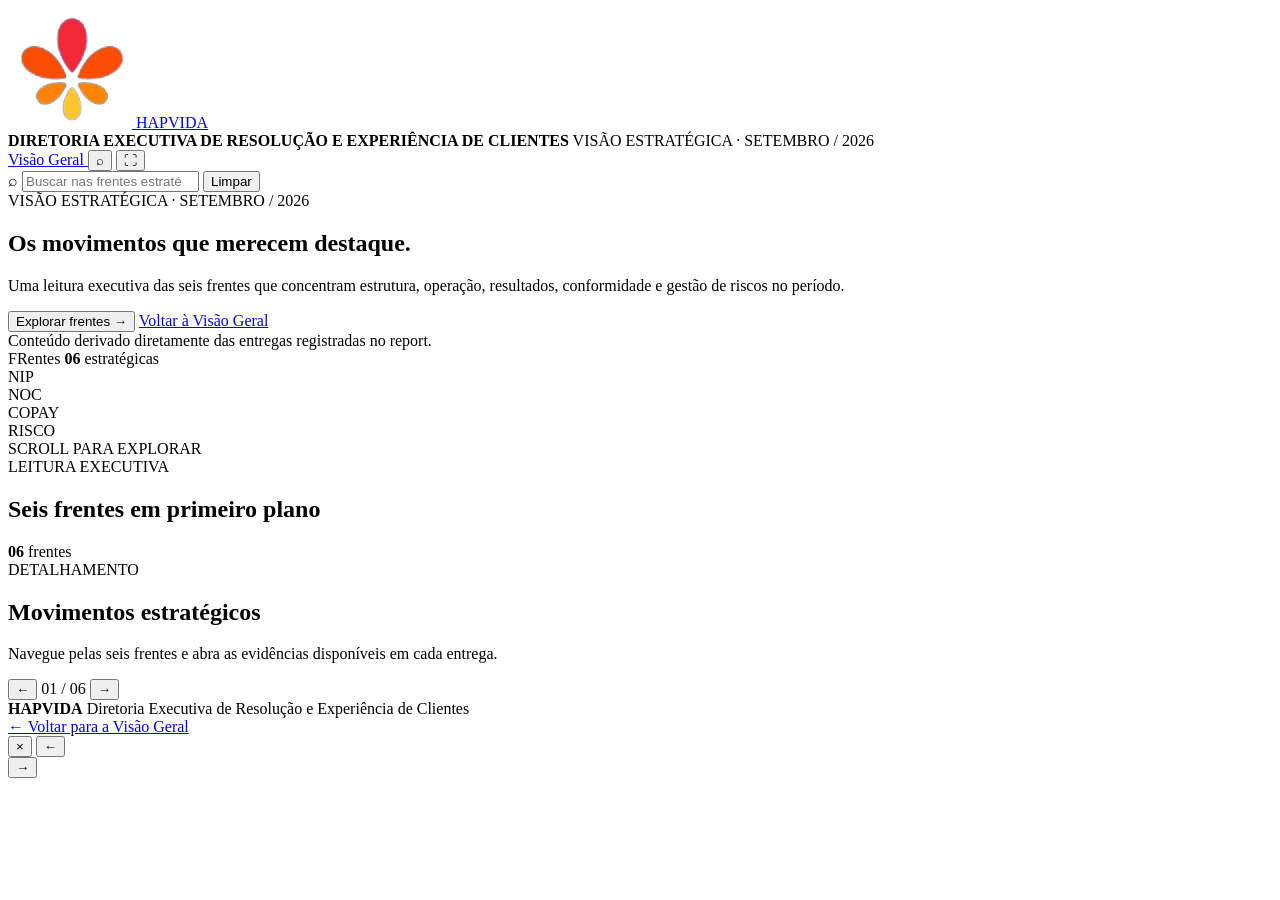
==== visao-estrategica.html @ c52b2ca9 "Add files via upload" ====
<!doctype html>
<html lang="pt-BR">
<head>
  <meta charset="utf-8">
  <meta name="viewport" content="width=device-width, initial-scale=1">
  <meta name="theme-color" content="#102D8A">
  <meta name="description" content="Visão Estratégica — Diretoria Executiva de Resolução e Experiência de Clientes · Setembro 2026">

  <title>Visão Estratégica · Diretoria · Setembro 2026</title>

  <link rel="icon" type="image/png" href="assets/images/hapvida-flor.png">
  <link rel="apple-touch-icon" href="assets/images/hapvida-flor.png">

  <link rel="stylesheet" href="assets/css/visao-estrategica.css">
</head>

<body>

  <header class="topbar">
    <div class="topbar-inner">

      <a class="brand" href="index.html" aria-label="Voltar para a Visão Geral">
        <span class="brand-mark">
          <img src="assets/images/hapvida-flor.png" alt="">
        </span>
        <span class="brand-name">HAPVIDA</span>
      </a>

      <div class="top-title">
        <strong>DIRETORIA EXECUTIVA DE RESOLUÇÃO E EXPERIÊNCIA DE CLIENTES</strong>
        <span>VISÃO ESTRATÉGICA · SETEMBRO / 2026</span>
      </div>

      <nav class="top-actions" aria-label="Navegação">
        <a class="nav-pill" href="index.html">
          <span>Visão Geral</span>
        </a>
        <button class="icon-btn" id="searchBtn" type="button" aria-label="Pesquisar">
          <span>⌕</span>
        </button>
        <button class="icon-btn" id="fullscreenBtn" type="button" aria-label="Tela cheia">
          <span>⛶</span>
        </button>
      </nav>

    </div>

    <div class="search-panel" id="searchPanel">
      <div class="search-inner">
        <span class="search-symbol">⌕</span>
        <input
          id="searchInput"
          type="search"
          autocomplete="off"
          placeholder="Buscar nas frentes estratégicas..."
          aria-label="Buscar nas frentes estratégicas"
        >
        <button id="clearSearch" type="button">Limpar</button>
      </div>
    </div>
  </header>

  <main>

    <section class="hero" id="home">

      <div class="hero-grid">

        <div class="hero-copy">

          <div class="eyebrow">
            <span class="pulse"></span>
            VISÃO ESTRATÉGICA · SETEMBRO / 2026
          </div>

          <h1>
            Os movimentos que
            <span>merecem destaque.</span>
          </h1>

          <p class="hero-text">
            Uma leitura executiva das seis frentes que concentram
            estrutura, operação, resultados, conformidade e gestão de riscos
            no período.
          </p>

          <div class="hero-actions">
            <button class="primary-btn" id="startBtn" type="button">
              Explorar frentes
              <span>→</span>
            </button>

            <a class="secondary-btn" href="index.html">
              Voltar à Visão Geral
            </a>
          </div>

          <div class="hero-note">
            <span class="note-dot"></span>
            Conteúdo derivado diretamente das entregas registradas no report.
          </div>

        </div>

        <div class="hero-orbit" aria-hidden="true">

          <div class="orbit orbit-1"></div>
          <div class="orbit orbit-2"></div>
          <div class="orbit orbit-3"></div>

          <div class="hero-core">
            <span class="core-label">FRentes</span>
            <strong>06</strong>
            <span class="core-caption">estratégicas</span>
          </div>

          <div class="orbit-chip chip-1">NIP</div>
          <div class="orbit-chip chip-2">NOC</div>
          <div class="orbit-chip chip-3">COPAY</div>
          <div class="orbit-chip chip-4">RISCO</div>

        </div>

      </div>

      <div class="hero-scroll">
        <span>SCROLL PARA EXPLORAR</span>
        <i></i>
      </div>

    </section>

    <section class="snapshot section-shell" id="snapshot">

      <div class="section-heading">
        <div>
          <span class="eyebrow">LEITURA EXECUTIVA</span>
          <h2>Seis frentes em primeiro plano</h2>
        </div>

        <div class="section-counter">
          <strong>06</strong>
          <span>frentes</span>
        </div>
      </div>

      <div class="strategy-grid" id="strategyGrid"></div>

    </section>

    <section class="topics-section section-shell" id="topics">

      <div class="topics-header">

        <div>
          <span class="eyebrow">DETALHAMENTO</span>
          <h2>Movimentos estratégicos</h2>
          <p>
            Navegue pelas seis frentes e abra as evidências disponíveis em cada entrega.
          </p>
        </div>

        <div class="topic-navigation">
          <button id="prevBtn" type="button" aria-label="Anterior">←</button>
          <span id="topicIndex">01 / 06</span>
          <button id="nextBtn" type="button" aria-label="Próximo">→</button>
        </div>

      </div>

      <div class="topic-list" id="topicList"></div>

    </section>

  </main>

  <footer class="footer">
    <div>
      <strong>HAPVIDA</strong>
      <span>Diretoria Executiva de Resolução e Experiência de Clientes</span>
    </div>

    <a href="index.html">← Voltar para a Visão Geral</a>
  </footer>

  <div class="lightbox" id="lightbox" aria-hidden="true">

    <div class="lightbox-backdrop"></div>

    <button class="lightbox-close" id="lightboxClose" type="button" aria-label="Fechar">
      ×
    </button>

    <button class="lightbox-nav lightbox-prev" id="lightPrev" type="button" aria-label="Anterior">
      ←
    </button>

    <div class="lightbox-content-wrap">
      <div class="lightbox-content" id="lightboxContent"></div>
      <div class="lightbox-caption" id="lightboxCaption"></div>
    </div>

    <button class="lightbox-nav lightbox-next" id="lightNext" type="button" aria-label="Próximo">
      →
    </button>

  </div>

  <script src="assets/js/visao-estrategica.js"></script>
</body>
</html>
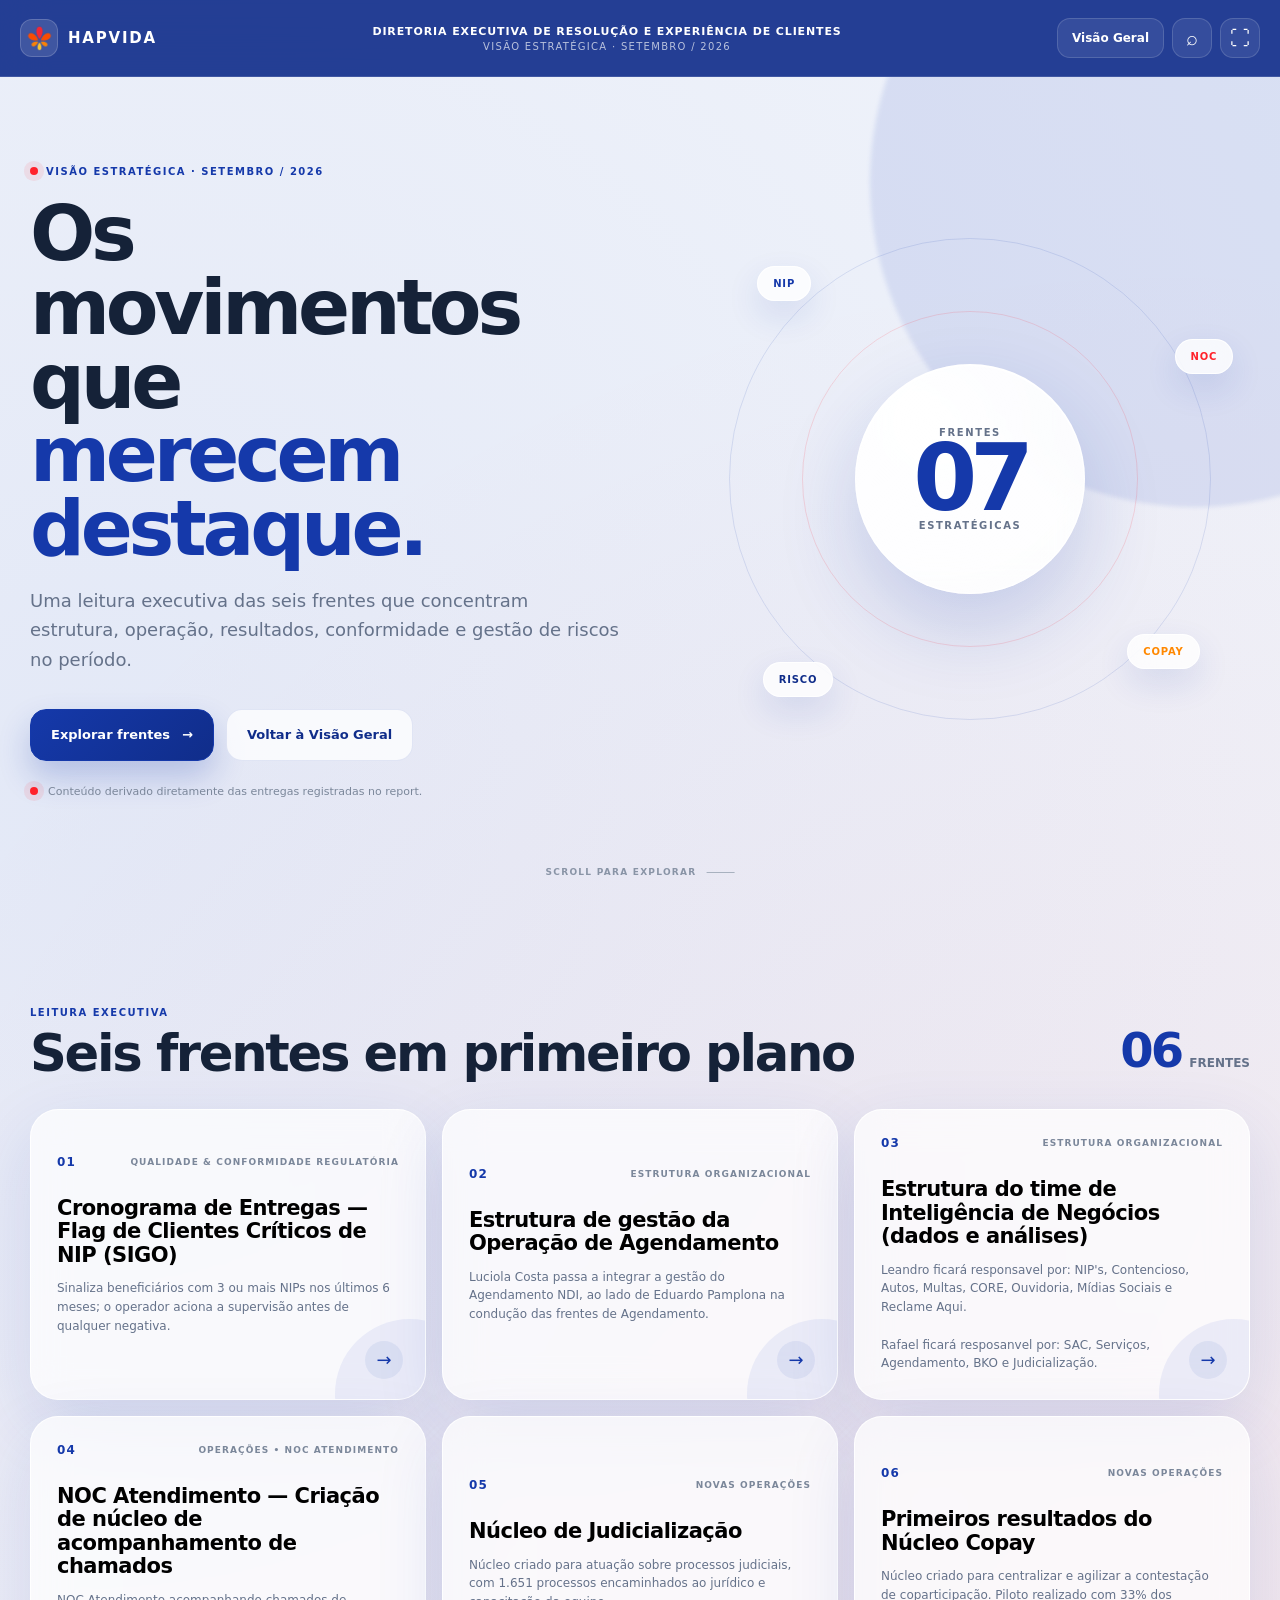
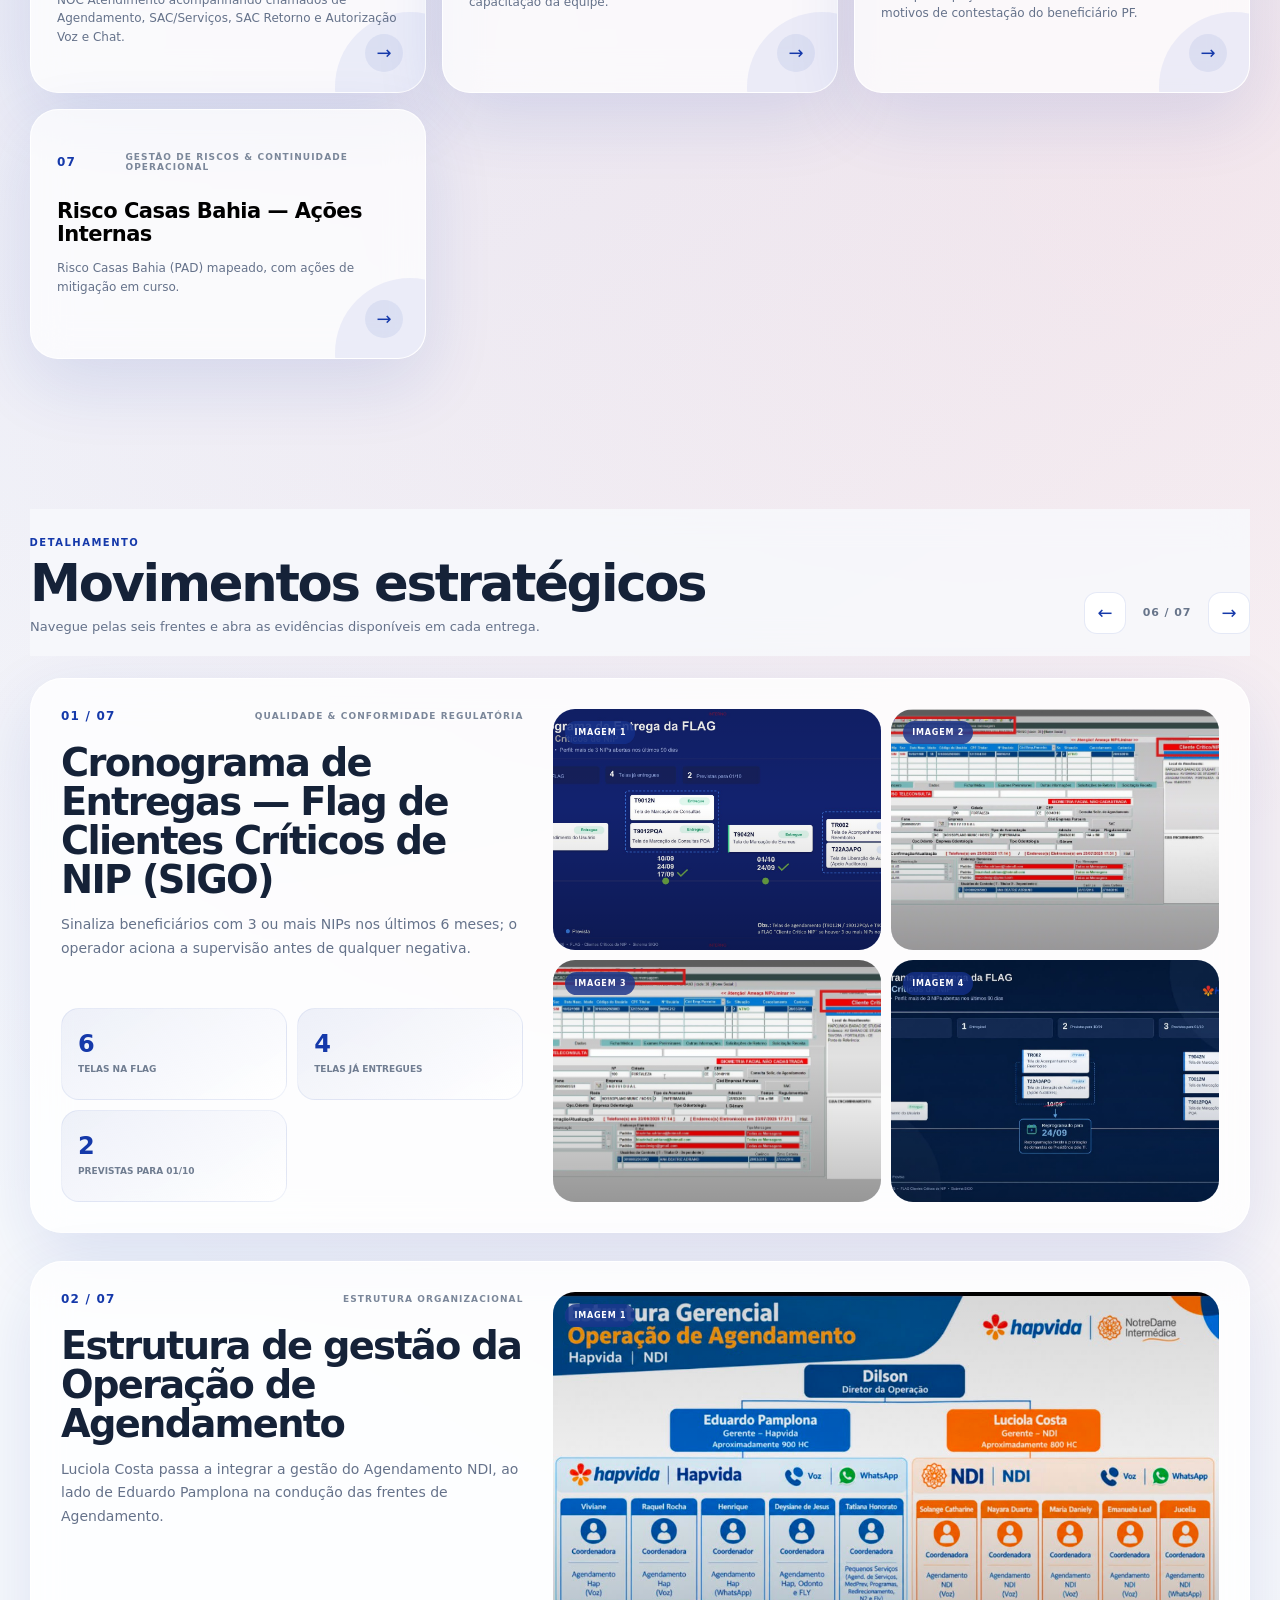
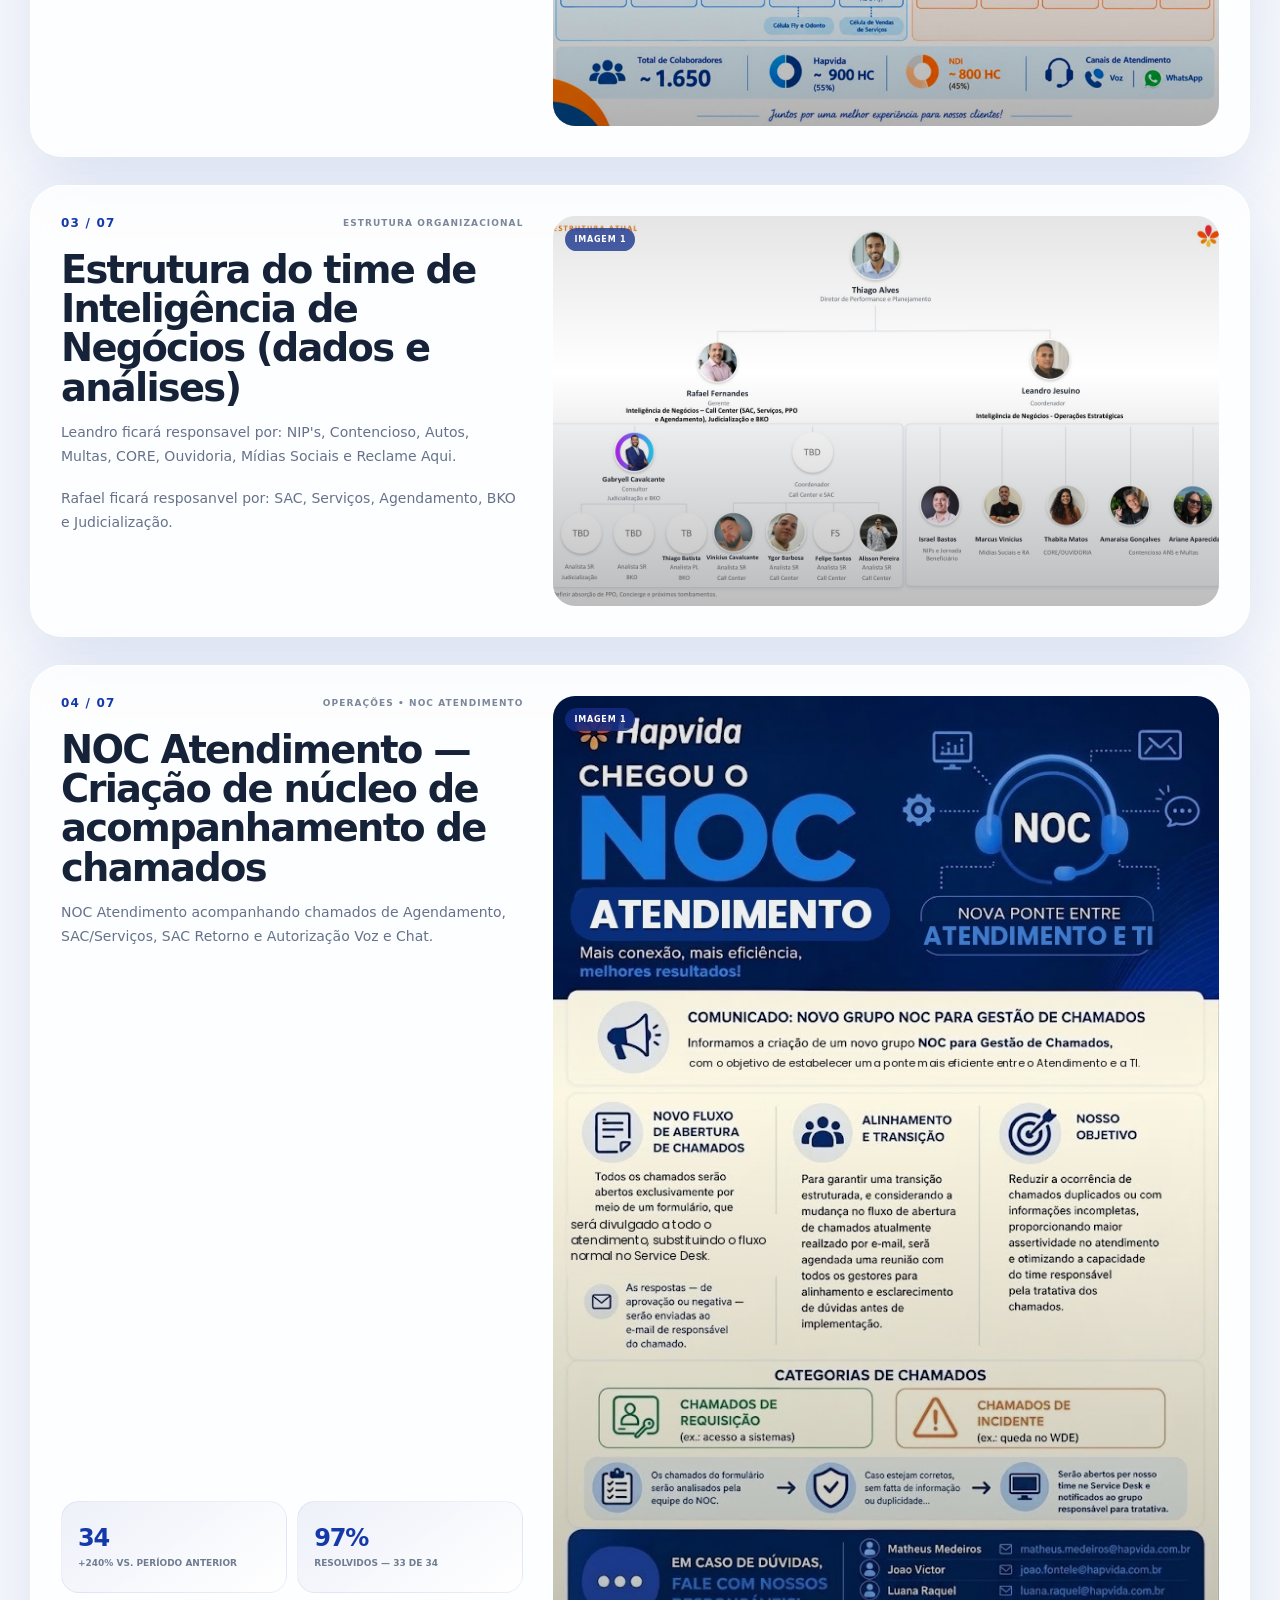
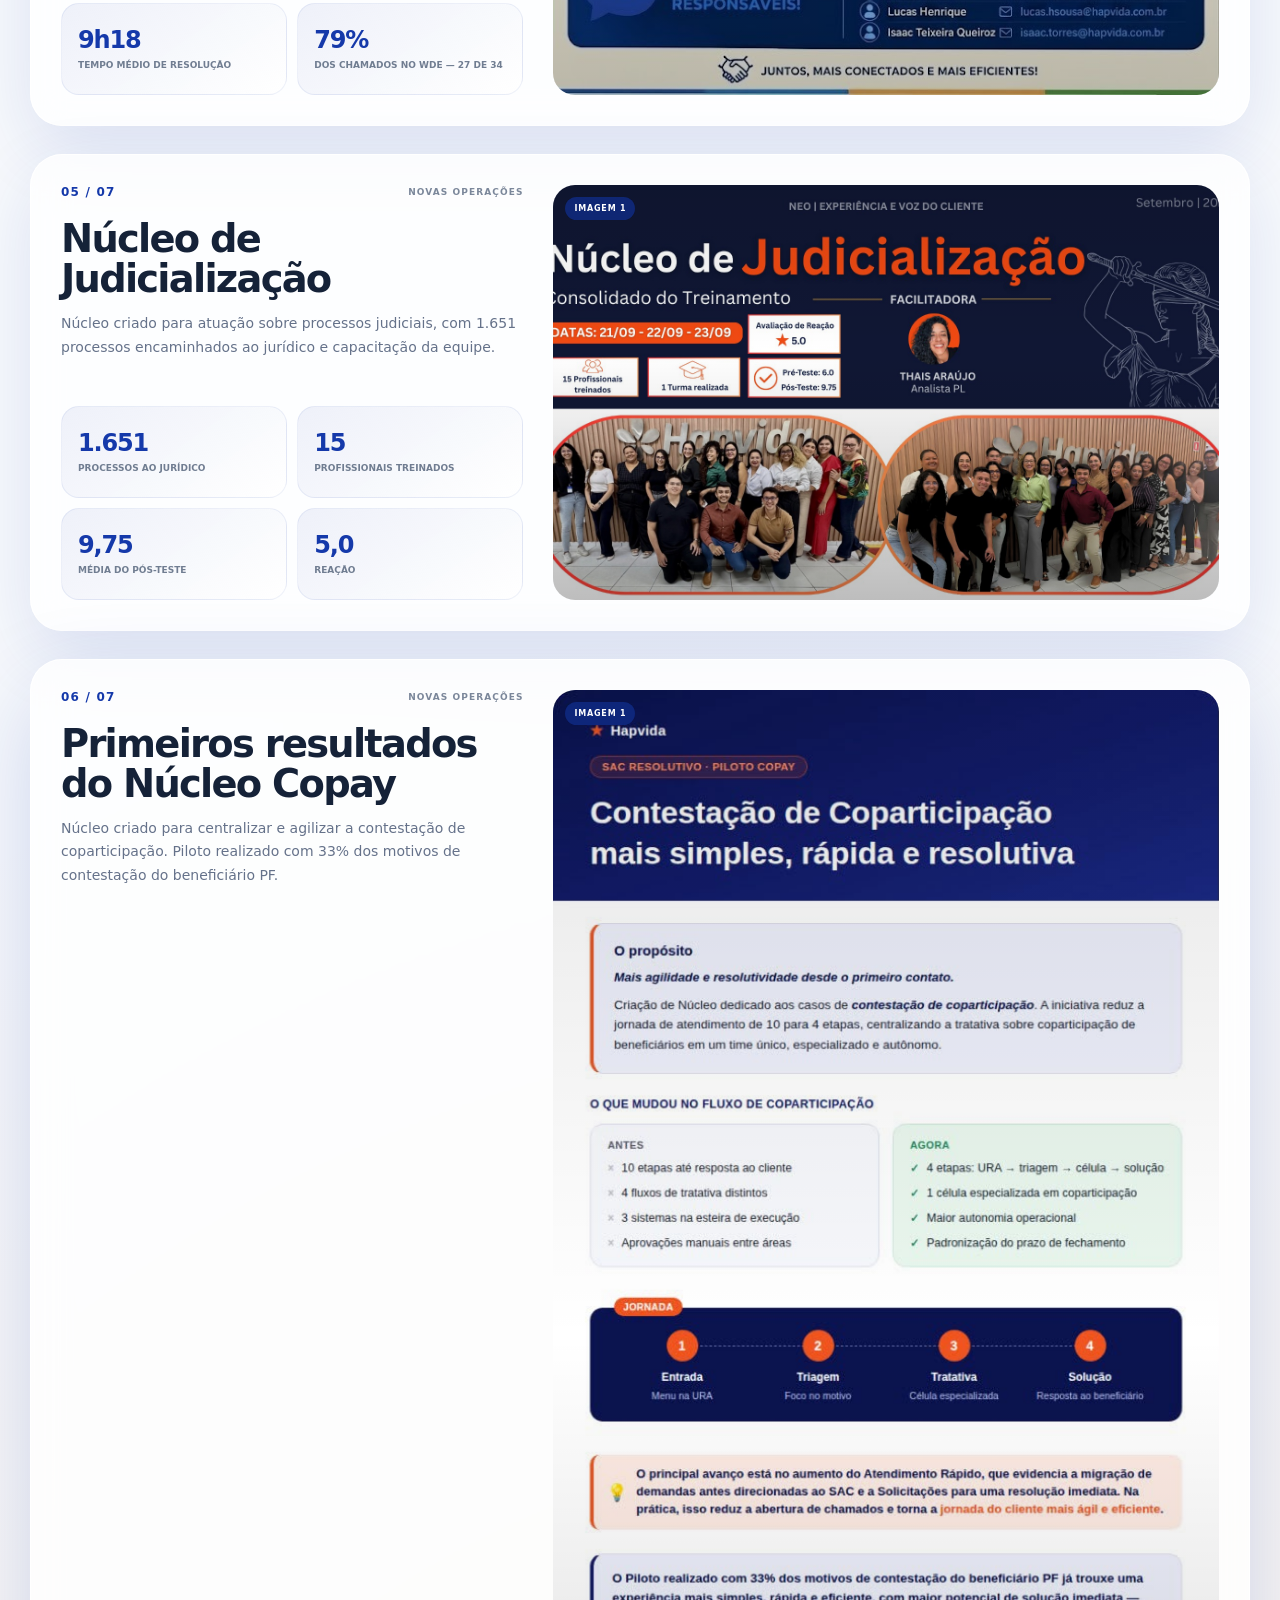
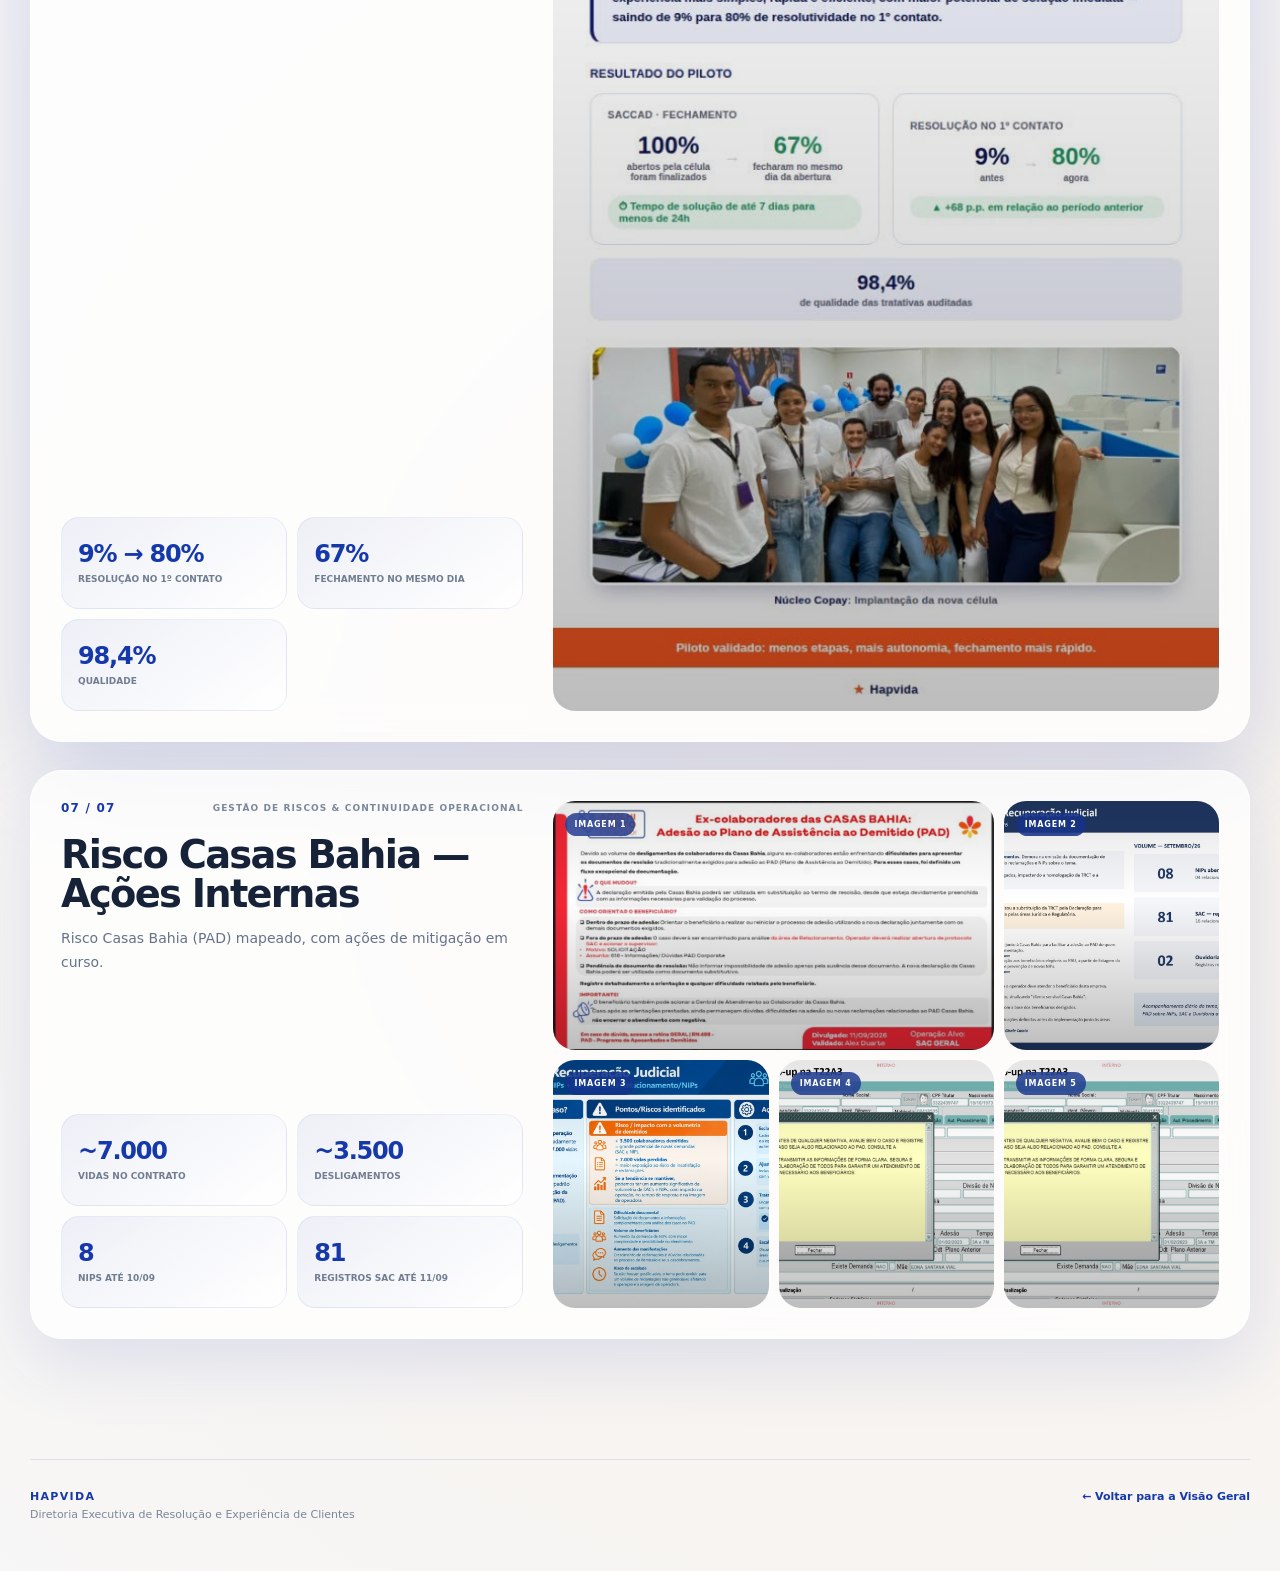
==== commit 741564a9: "Change strong tag value from '06' to '07'" ====
--- a/visao-estrategica.html
+++ b/visao-estrategica.html
@@ -110,7 +110,7 @@
 
           <div class="hero-core">
             <span class="core-label">FRentes</span>
-            <strong>06</strong>
+            <strong>07</strong>
             <span class="core-caption">estratégicas</span>
           </div>
 
--- a/assets/css/visao-estrategica.css
+++ b/assets/css/visao-estrategica.css
@@ -0,0 +1,1234 @@
+:root {
+  --blue: #1539AA;
+  --blue-dark: #102D8A;
+  --blue-deep: #0B1D59;
+  --blue-light: #3155C7;
+  --red: #FF222B;
+  --orange: #FF8800;
+  --yellow: #FFCC23;
+  --ink: #152238;
+  --muted: #65728A;
+  --line: rgba(21, 57, 170, .11);
+  --bg: #F7F9FC;
+  --white: #FFFFFF;
+  --glass: rgba(255,255,255,.72);
+  --shadow: 0 24px 70px rgba(21,57,170,.12);
+  --radius: 28px;
+}
+
+* {
+  box-sizing: border-box;
+}
+
+html {
+  scroll-behavior: smooth;
+}
+
+body {
+  margin: 0;
+  color: var(--ink);
+  background:
+    radial-gradient(circle at 8% 10%, rgba(49,85,199,.10), transparent 28%),
+    radial-gradient(circle at 92% 22%, rgba(255,34,43,.07), transparent 24%),
+    radial-gradient(circle at 70% 90%, rgba(255,136,0,.07), transparent 25%),
+    var(--bg);
+  font-family: Inter, ui-sans-serif, system-ui, -apple-system, BlinkMacSystemFont, "Segoe UI", sans-serif;
+  overflow-x: hidden;
+}
+
+button,
+input {
+  font: inherit;
+}
+
+button,
+a {
+  -webkit-tap-highlight-color: transparent;
+}
+
+button {
+  cursor: pointer;
+}
+
+a {
+  color: inherit;
+  text-decoration: none;
+}
+
+.topbar {
+  position: sticky;
+  top: 0;
+  z-index: 100;
+  border-bottom: 1px solid rgba(255,255,255,.13);
+  background: rgba(16,45,138,.91);
+  backdrop-filter: blur(22px);
+  -webkit-backdrop-filter: blur(22px);
+  color: white;
+}
+
+.topbar-inner {
+  width: min(1500px, calc(100% - 40px));
+  min-height: 76px;
+  margin: auto;
+  display: grid;
+  grid-template-columns: auto 1fr auto;
+  align-items: center;
+  gap: 28px;
+}
+
+.brand {
+  display: flex;
+  align-items: center;
+  gap: 10px;
+  min-width: max-content;
+}
+
+.brand-mark {
+  width: 38px;
+  height: 38px;
+  display: grid;
+  place-items: center;
+  border-radius: 12px;
+  background: rgba(255,255,255,.12);
+  border: 1px solid rgba(255,255,255,.18);
+  overflow: hidden;
+}
+
+.brand-mark img {
+  width: 28px;
+  height: 28px;
+  object-fit: contain;
+}
+
+.brand-name {
+  font-size: 15px;
+  font-weight: 850;
+  letter-spacing: .12em;
+}
+
+.top-title {
+  display: flex;
+  flex-direction: column;
+  gap: 3px;
+  text-align: center;
+}
+
+.top-title strong {
+  font-size: 11px;
+  letter-spacing: .08em;
+}
+
+.top-title span {
+  font-size: 10px;
+  opacity: .68;
+  letter-spacing: .13em;
+}
+
+.top-actions {
+  display: flex;
+  align-items: center;
+  justify-content: flex-end;
+  gap: 8px;
+}
+
+.nav-pill,
+.icon-btn {
+  min-height: 40px;
+  border: 1px solid rgba(255,255,255,.15);
+  background: rgba(255,255,255,.08);
+  color: white;
+  border-radius: 13px;
+  transition: .25s ease;
+}
+
+.nav-pill {
+  display: inline-flex;
+  align-items: center;
+  padding: 0 14px;
+  font-size: 12px;
+  font-weight: 750;
+}
+
+.icon-btn {
+  width: 40px;
+  display: grid;
+  place-items: center;
+  font-size: 20px;
+}
+
+.nav-pill:hover,
+.icon-btn:hover {
+  background: rgba(255,255,255,.16);
+  transform: translateY(-1px);
+}
+
+.search-panel {
+  display: none;
+  border-top: 1px solid rgba(255,255,255,.10);
+  background: rgba(11,29,89,.96);
+}
+
+.search-panel.open {
+  display: block;
+}
+
+.search-inner {
+  width: min(1000px, calc(100% - 40px));
+  margin: auto;
+  min-height: 72px;
+  display: flex;
+  align-items: center;
+  gap: 14px;
+}
+
+.search-symbol {
+  font-size: 24px;
+  opacity: .7;
+}
+
+.search-inner input {
+  flex: 1;
+  min-width: 0;
+  border: 0;
+  outline: 0;
+  color: white;
+  background: transparent;
+  font-size: 18px;
+}
+
+.search-inner input::placeholder {
+  color: rgba(255,255,255,.48);
+}
+
+.search-inner button {
+  border: 0;
+  background: transparent;
+  color: rgba(255,255,255,.68);
+  font-size: 12px;
+  font-weight: 800;
+}
+
+.hero {
+  position: relative;
+  min-height: calc(100vh - 76px);
+  display: flex;
+  align-items: center;
+  overflow: hidden;
+  padding: 70px 0 90px;
+}
+
+.hero::before {
+  content: "";
+  position: absolute;
+  width: 650px;
+  height: 650px;
+  right: -240px;
+  top: -220px;
+  border-radius: 50%;
+  background: rgba(49,85,199,.12);
+  filter: blur(2px);
+}
+
+.hero-grid {
+  width: min(1380px, calc(100% - 60px));
+  margin: auto;
+  display: grid;
+  grid-template-columns: 1.05fr .95fr;
+  align-items: center;
+  gap: 70px;
+}
+
+.eyebrow {
+  display: inline-flex;
+  align-items: center;
+  gap: 8px;
+  color: var(--blue);
+  font-size: 10px;
+  font-weight: 900;
+  letter-spacing: .15em;
+  text-transform: uppercase;
+}
+
+.hero .eyebrow {
+  color: var(--blue);
+}
+
+.pulse,
+.note-dot {
+  width: 8px;
+  height: 8px;
+  border-radius: 50%;
+  background: var(--red);
+  box-shadow: 0 0 0 6px rgba(255,34,43,.09);
+}
+
+.hero h1 {
+  max-width: 760px;
+  margin: 18px 0 20px;
+  font-size: clamp(48px, 6vw, 88px);
+  line-height: .96;
+  letter-spacing: -.055em;
+  font-weight: 900;
+}
+
+.hero h1 span {
+  display: block;
+  color: var(--blue);
+}
+
+.hero-text {
+  max-width: 680px;
+  margin: 0;
+  color: var(--muted);
+  font-size: 18px;
+  line-height: 1.65;
+}
+
+.hero-actions {
+  display: flex;
+  flex-wrap: wrap;
+  gap: 12px;
+  margin-top: 34px;
+}
+
+.primary-btn,
+.secondary-btn {
+  min-height: 52px;
+  border-radius: 16px;
+  padding: 0 20px;
+  display: inline-flex;
+  align-items: center;
+  justify-content: center;
+  gap: 12px;
+  font-size: 13px;
+  font-weight: 850;
+  transition: .25s ease;
+}
+
+.primary-btn {
+  border: 1px solid var(--blue);
+  color: white;
+  background: linear-gradient(135deg, var(--blue), var(--blue-dark));
+  box-shadow: 0 16px 32px rgba(21,57,170,.23);
+}
+
+.primary-btn:hover {
+  transform: translateY(-2px);
+  box-shadow: 0 20px 38px rgba(21,57,170,.30);
+}
+
+.secondary-btn {
+  border: 1px solid var(--line);
+  background: rgba(255,255,255,.76);
+  color: var(--blue-dark);
+}
+
+.secondary-btn:hover {
+  transform: translateY(-2px);
+  border-color: rgba(21,57,170,.24);
+}
+
+.hero-note {
+  margin-top: 24px;
+  display: flex;
+  align-items: center;
+  gap: 10px;
+  color: #7B879A;
+  font-size: 11px;
+}
+
+.hero-orbit {
+  position: relative;
+  width: min(560px, 80vw);
+  aspect-ratio: 1;
+  margin: auto;
+  display: grid;
+  place-items: center;
+}
+
+.orbit {
+  position: absolute;
+  border: 1px solid rgba(21,57,170,.12);
+  border-radius: 50%;
+}
+
+.orbit-1 {
+  inset: 7%;
+  animation: rotate 24s linear infinite;
+}
+
+.orbit-2 {
+  inset: 20%;
+  border-color: rgba(255,34,43,.14);
+  animation: rotateReverse 18s linear infinite;
+}
+
+.orbit-3 {
+  inset: 34%;
+  border-style: dashed;
+  border-color: rgba(255,136,0,.22);
+  animation: rotate 14s linear infinite;
+}
+
+.hero-core {
+  position: relative;
+  z-index: 3;
+  width: 230px;
+  aspect-ratio: 1;
+  display: flex;
+  flex-direction: column;
+  justify-content: center;
+  align-items: center;
+  border-radius: 50%;
+  background:
+    radial-gradient(circle at 35% 25%, rgba(255,255,255,.92), rgba(255,255,255,.60)),
+    rgba(255,255,255,.68);
+  border: 1px solid rgba(255,255,255,.92);
+  box-shadow:
+    0 35px 80px rgba(21,57,170,.18),
+    inset 0 1px 0 rgba(255,255,255,.92);
+  backdrop-filter: blur(18px);
+}
+
+.core-label,
+.core-caption {
+  color: var(--muted);
+  font-size: 10px;
+  font-weight: 850;
+  letter-spacing: .16em;
+  text-transform: uppercase;
+}
+
+.hero-core strong {
+  color: var(--blue);
+  font-size: 92px;
+  line-height: .9;
+  letter-spacing: -.08em;
+}
+
+.orbit-chip {
+  position: absolute;
+  z-index: 4;
+  padding: 11px 15px;
+  border-radius: 999px;
+  background: rgba(255,255,255,.80);
+  border: 1px solid rgba(255,255,255,.94);
+  box-shadow: 0 14px 34px rgba(21,57,170,.12);
+  backdrop-filter: blur(16px);
+  font-size: 10px;
+  font-weight: 900;
+  letter-spacing: .08em;
+}
+
+.chip-1 { top: 12%; left: 12%; color: var(--blue); }
+.chip-2 { top: 25%; right: 3%; color: var(--red); }
+.chip-3 { bottom: 16%; right: 9%; color: var(--orange); }
+.chip-4 { bottom: 11%; left: 13%; color: var(--blue-dark); }
+
+.hero-scroll {
+  position: absolute;
+  bottom: 24px;
+  left: 50%;
+  transform: translateX(-50%);
+  display: flex;
+  align-items: center;
+  gap: 10px;
+  color: #8994A6;
+  font-size: 9px;
+  font-weight: 850;
+  letter-spacing: .14em;
+}
+
+.hero-scroll i {
+  width: 28px;
+  height: 1px;
+  background: #A8B1BF;
+}
+
+.section-shell {
+  width: min(1380px, calc(100% - 60px));
+  margin: auto;
+}
+
+.snapshot {
+  padding: 100px 0 80px;
+}
+
+.section-heading,
+.topics-header {
+  display: flex;
+  align-items: flex-end;
+  justify-content: space-between;
+  gap: 30px;
+  margin-bottom: 30px;
+}
+
+.section-heading h2,
+.topics-header h2 {
+  margin: 8px 0 0;
+  font-size: clamp(32px, 4vw, 52px);
+  line-height: 1;
+  letter-spacing: -.045em;
+}
+
+.section-counter {
+  display: flex;
+  align-items: baseline;
+  gap: 8px;
+  padding-bottom: 5px;
+}
+
+.section-counter strong {
+  font-size: 48px;
+  line-height: 1;
+  color: var(--blue);
+  letter-spacing: -.06em;
+}
+
+.section-counter span {
+  color: var(--muted);
+  font-size: 12px;
+  font-weight: 800;
+  text-transform: uppercase;
+}
+
+.strategy-grid {
+  display: grid;
+  grid-template-columns: repeat(3, 1fr);
+  gap: 16px;
+}
+
+.strategy-card {
+  position: relative;
+  min-height: 250px;
+  padding: 26px;
+  overflow: hidden;
+  text-align: left;
+  border: 1px solid rgba(255,255,255,.88);
+  border-radius: var(--radius);
+  background: var(--glass);
+  box-shadow: var(--shadow);
+  backdrop-filter: blur(18px);
+  transition: .3s ease;
+}
+
+.strategy-card::before {
+  content: "";
+  position: absolute;
+  width: 150px;
+  height: 150px;
+  right: -60px;
+  bottom: -70px;
+  border-radius: 50%;
+  background: rgba(49,85,199,.08);
+}
+
+.strategy-card:hover {
+  transform: translateY(-5px);
+  box-shadow: 0 30px 75px rgba(21,57,170,.17);
+}
+
+.strategy-number {
+  display: flex;
+  align-items: center;
+  justify-content: space-between;
+}
+
+.strategy-number strong {
+  font-size: 12px;
+  color: var(--blue);
+  letter-spacing: .1em;
+}
+
+.strategy-category {
+  color: #7B879A;
+  font-size: 9px;
+  font-weight: 900;
+  letter-spacing: .12em;
+  text-transform: uppercase;
+  max-width: 80%;
+}
+
+.strategy-card h3 {
+  position: relative;
+  margin: 28px 0 12px;
+  max-width: 480px;
+  font-size: 21px;
+  line-height: 1.12;
+  letter-spacing: -.025em;
+}
+
+.strategy-card p {
+  position: relative;
+  margin: 0;
+  color: var(--muted);
+  font-size: 12px;
+  line-height: 1.55;
+}
+
+.strategy-arrow {
+  position: absolute;
+  right: 22px;
+  bottom: 20px;
+  width: 38px;
+  height: 38px;
+  display: grid;
+  place-items: center;
+  border-radius: 50%;
+  color: var(--blue);
+  background: rgba(21,57,170,.07);
+  font-size: 18px;
+}
+
+.strategy-card.hidden {
+  display: none;
+}
+
+.topics-section {
+  padding: 70px 0 120px;
+}
+
+.topics-header {
+  position: sticky;
+  top: 76px;
+  z-index: 20;
+  padding: 22px 0;
+  margin-bottom: 22px;
+  background: rgba(247,249,252,.86);
+  backdrop-filter: blur(16px);
+}
+
+.topics-header p {
+  margin: 10px 0 0;
+  color: var(--muted);
+  font-size: 13px;
+}
+
+.topic-navigation {
+  display: flex;
+  align-items: center;
+  gap: 9px;
+}
+
+.topic-navigation button {
+  width: 42px;
+  height: 42px;
+  border: 1px solid var(--line);
+  border-radius: 13px;
+  background: white;
+  color: var(--blue);
+  font-size: 18px;
+  transition: .2s ease;
+}
+
+.topic-navigation button:hover {
+  background: var(--blue);
+  color: white;
+}
+
+.topic-navigation span {
+  min-width: 64px;
+  text-align: center;
+  color: #68758A;
+  font-size: 11px;
+  font-weight: 900;
+  letter-spacing: .08em;
+}
+
+.topic-list {
+  display: grid;
+  gap: 28px;
+}
+
+.topic {
+  scroll-margin-top: 150px;
+  display: grid;
+  grid-template-columns: .82fr 1.18fr;
+  gap: 30px;
+  padding: 30px;
+  border: 1px solid rgba(255,255,255,.92);
+  border-radius: 32px;
+  background: rgba(255,255,255,.76);
+  box-shadow: var(--shadow);
+  backdrop-filter: blur(18px);
+  transition: .3s ease;
+}
+
+.topic.hidden {
+  display: none;
+}
+
+.topic.is-active {
+  box-shadow: 0 32px 90px rgba(21,57,170,.18);
+}
+
+.topic-copy {
+  display: flex;
+  flex-direction: column;
+  min-width: 0;
+}
+
+.topic-meta {
+  display: flex;
+  align-items: center;
+  justify-content: space-between;
+  gap: 12px;
+}
+
+.topic-number {
+  color: var(--blue);
+  font-size: 12px;
+  font-weight: 900;
+  letter-spacing: .1em;
+}
+
+.topic-category {
+  color: #7B879A;
+  font-size: 9px;
+  font-weight: 900;
+  letter-spacing: .12em;
+  text-transform: uppercase;
+  text-align: right;
+}
+
+.topic h3 {
+  margin: 20px 0 14px;
+  font-size: clamp(26px, 3vw, 42px);
+  line-height: 1.02;
+  letter-spacing: -.045em;
+}
+
+.topic-summary {
+  margin: 0;
+  color: var(--muted);
+  font-size: 14px;
+  line-height: 1.7;
+}
+
+.facts {
+  display: grid;
+  grid-template-columns: repeat(2, 1fr);
+  gap: 10px;
+  margin-top: auto;
+  padding-top: 28px;
+}
+
+.fact {
+  min-height: 92px;
+  padding: 16px;
+  display: flex;
+  flex-direction: column;
+  justify-content: center;
+  border-radius: 18px;
+  background: linear-gradient(145deg, rgba(21,57,170,.065), rgba(255,255,255,.78));
+  border: 1px solid rgba(21,57,170,.07);
+}
+
+.fact strong {
+  color: var(--blue);
+  font-size: 24px;
+  line-height: 1;
+  letter-spacing: -.05em;
+}
+
+.fact span {
+  margin-top: 7px;
+  color: #707D91;
+  font-size: 9px;
+  line-height: 1.35;
+  font-weight: 800;
+  text-transform: uppercase;
+}
+
+.media-area {
+  min-width: 0;
+}
+
+.media-grid {
+  display: grid;
+  gap: 10px;
+  height: 100%;
+  min-height: 390px;
+  grid-template-columns: repeat(2, 1fr);
+  grid-auto-rows: minmax(160px, 1fr);
+}
+
+.media-grid.one {
+  grid-template-columns: 1fr;
+}
+
+.media-grid.three {
+  grid-template-columns: 1.35fr .65fr;
+}
+
+.media-grid.three .media-card:first-child {
+  grid-row: span 2;
+}
+
+.media-grid.four {
+  grid-template-columns: repeat(2, 1fr);
+}
+
+.media-grid.five {
+  grid-template-columns: repeat(3, 1fr);
+}
+
+.media-grid.five .media-card:first-child {
+  grid-column: span 2;
+}
+
+.media-card {
+  position: relative;
+  min-height: 160px;
+  overflow: hidden;
+  padding: 0;
+  border: 0;
+  border-radius: 22px;
+  background: #E9EDF5;
+  box-shadow: inset 0 0 0 1px rgba(255,255,255,.55);
+}
+
+.media-card img,
+.media-card video {
+  width: 100%;
+  height: 100%;
+  min-height: inherit;
+  display: block;
+  object-fit: cover;
+  transition: transform .45s ease;
+}
+
+.media-card:hover img,
+.media-card:hover video {
+  transform: scale(1.035);
+}
+
+.media-card::after {
+  content: "";
+  position: absolute;
+  inset: 0;
+  background: linear-gradient(180deg, rgba(0,0,0,.10), transparent 40%, rgba(0,0,0,.26));
+  pointer-events: none;
+}
+
+.media-label {
+  position: absolute;
+  z-index: 2;
+  top: 12px;
+  left: 12px;
+  padding: 7px 9px;
+  border-radius: 999px;
+  color: white;
+  background: rgba(16,45,138,.76);
+  backdrop-filter: blur(10px);
+  font-size: 8px;
+  font-weight: 900;
+  letter-spacing: .1em;
+}
+
+.video-placeholder {
+  position: absolute;
+  inset: 0;
+  z-index: 3;
+  display: flex;
+  align-items: center;
+  justify-content: center;
+  flex-direction: column;
+  gap: 7px;
+  color: white;
+  background: linear-gradient(135deg, rgba(16,45,138,.88), rgba(21,57,170,.72));
+}
+
+.video-placeholder .play {
+  width: 54px;
+  height: 54px;
+  display: grid;
+  place-items: center;
+  border-radius: 50%;
+  background: rgba(255,255,255,.16);
+  border: 1px solid rgba(255,255,255,.28);
+  font-size: 19px;
+}
+
+.video-placeholder strong {
+  font-size: 12px;
+}
+
+.video-placeholder small {
+  max-width: 190px;
+  text-align: center;
+  opacity: .68;
+  font-size: 9px;
+  line-height: 1.35;
+}
+
+.media-card:hover .video-placeholder {
+  background: linear-gradient(135deg, rgba(16,45,138,.78), rgba(21,57,170,.58));
+}
+
+.media-card.is-error::before {
+  content: "Mídia não encontrada";
+  position: absolute;
+  inset: 0;
+  z-index: 3;
+  display: grid;
+  place-items: center;
+  padding: 20px;
+  color: #6C7890;
+  background: #E9EDF5;
+  font-size: 11px;
+  font-weight: 800;
+}
+
+.footer {
+  width: min(1380px, calc(100% - 60px));
+  margin: auto;
+  padding: 30px 0 50px;
+  display: flex;
+  justify-content: space-between;
+  gap: 20px;
+  border-top: 1px solid var(--line);
+  color: #7A879A;
+  font-size: 11px;
+}
+
+.footer div {
+  display: flex;
+  flex-direction: column;
+  gap: 5px;
+}
+
+.footer strong {
+  color: var(--blue);
+  letter-spacing: .12em;
+}
+
+.footer a {
+  color: var(--blue);
+  font-weight: 800;
+}
+
+.lightbox {
+  position: fixed;
+  inset: 0;
+  z-index: 1000;
+  display: none;
+  align-items: center;
+  justify-content: center;
+  padding: 70px;
+}
+
+.lightbox.open {
+  display: flex;
+}
+
+.lightbox-backdrop {
+  position: absolute;
+  inset: 0;
+  background: rgba(5,15,38,.90);
+  backdrop-filter: blur(18px);
+}
+
+.lightbox-content-wrap {
+  position: relative;
+  z-index: 2;
+  width: min(1200px, 90vw);
+  max-height: 88vh;
+  display: flex;
+  flex-direction: column;
+  align-items: center;
+  gap: 12px;
+}
+
+.lightbox-content {
+  width: 100%;
+  max-height: 80vh;
+  display: grid;
+  place-items: center;
+}
+
+.lightbox-content img,
+.lightbox-content video {
+  max-width: 100%;
+  max-height: 78vh;
+  border-radius: 18px;
+  box-shadow: 0 30px 100px rgba(0,0,0,.35);
+}
+
+.lightbox-caption {
+  color: rgba(255,255,255,.75);
+  text-align: center;
+  font-size: 11px;
+  font-weight: 750;
+}
+
+.lightbox-close,
+.lightbox-nav {
+  position: absolute;
+  z-index: 3;
+  border: 1px solid rgba(255,255,255,.16);
+  color: white;
+  background: rgba(255,255,255,.09);
+  backdrop-filter: blur(12px);
+  transition: .2s ease;
+}
+
+.lightbox-close {
+  top: 22px;
+  right: 22px;
+  width: 48px;
+  height: 48px;
+  border-radius: 50%;
+  font-size: 27px;
+}
+
+.lightbox-nav {
+  top: 50%;
+  transform: translateY(-50%);
+  width: 50px;
+  height: 50px;
+  border-radius: 50%;
+  font-size: 21px;
+}
+
+.lightbox-prev {
+  left: 24px;
+}
+
+.lightbox-next {
+  right: 24px;
+}
+
+.lightbox-close:hover,
+.lightbox-nav:hover {
+  background: rgba(255,255,255,.18);
+}
+
+@keyframes rotate {
+  to { transform: rotate(360deg); }
+}
+
+@keyframes rotateReverse {
+  to { transform: rotate(-360deg); }
+}
+
+@media (max-width: 1050px) {
+  .topbar-inner {
+    grid-template-columns: auto 1fr auto;
+    gap: 15px;
+  }
+
+  .top-title strong {
+    font-size: 9px;
+  }
+
+  .hero-grid {
+    grid-template-columns: 1fr;
+    gap: 40px;
+  }
+
+  .hero-copy {
+    text-align: center;
+  }
+
+  .hero .eyebrow,
+  .hero-note {
+    justify-content: center;
+  }
+
+  .hero-text {
+    margin-inline: auto;
+  }
+
+  .hero-actions {
+    justify-content: center;
+  }
+
+  .hero-orbit {
+    width: min(480px, 76vw);
+  }
+
+  .strategy-grid {
+    grid-template-columns: repeat(2, 1fr);
+  }
+
+  .topic {
+    grid-template-columns: 1fr;
+  }
+
+  .facts {
+    margin-top: 0;
+  }
+}
+
+@media (max-width: 700px) {
+  .topbar-inner {
+    width: min(100% - 24px, 1500px);
+    min-height: 64px;
+  }
+
+  .top-title {
+    display: none;
+  }
+
+  .brand-name {
+    display: none;
+  }
+
+  .nav-pill span {
+    font-size: 10px;
+  }
+
+  .section-shell,
+  .footer {
+    width: min(100% - 28px, 1380px);
+  }
+
+  .hero {
+    min-height: auto;
+    padding: 70px 0 80px;
+  }
+
+  .hero-grid {
+    width: min(100% - 28px, 1380px);
+  }
+
+  .hero h1 {
+    font-size: clamp(42px, 14vw, 64px);
+  }
+
+  .hero-text {
+    font-size: 15px;
+  }
+
+  .hero-orbit {
+    width: min(390px, 92vw);
+  }
+
+  .hero-core {
+    width: 175px;
+  }
+
+  .hero-core strong {
+    font-size: 66px;
+  }
+
+  .orbit-chip {
+    padding: 8px 11px;
+    font-size: 8px;
+  }
+
+  .snapshot {
+    padding-top: 70px;
+  }
+
+  .section-heading,
+  .topics-header {
+    align-items: flex-start;
+    flex-direction: column;
+  }
+
+  .strategy-grid {
+    grid-template-columns: 1fr;
+  }
+
+  .strategy-card {
+    min-height: 215px;
+  }
+
+  .topics-header {
+    position: static;
+  }
+
+  .topic {
+    padding: 20px;
+    border-radius: 24px;
+  }
+
+  .topic-category {
+    max-width: 55%;
+  }
+
+  .facts {
+    grid-template-columns: 1fr 1fr;
+  }
+
+  .media-grid,
+  .media-grid.three,
+  .media-grid.four,
+  .media-grid.five {
+    grid-template-columns: 1fr 1fr;
+    min-height: 300px;
+  }
+
+  .media-grid.three .media-card:first-child,
+  .media-grid.five .media-card:first-child {
+    grid-column: span 2;
+    grid-row: auto;
+  }
+
+  .media-grid.one {
+    grid-template-columns: 1fr;
+  }
+
+  .media-card {
+    min-height: 130px;
+  }
+
+  .footer {
+    flex-direction: column;
+  }
+
+  .lightbox {
+    padding: 55px 14px;
+  }
+
+  .lightbox-nav {
+    top: auto;
+    bottom: 20px;
+    transform: none;
+  }
+
+  .lightbox-prev {
+    left: 25%;
+  }
+
+  .lightbox-next {
+    right: 25%;
+  }
+}
+
+@media (max-width: 430px) {
+  .nav-pill {
+    padding: 0 10px;
+  }
+
+  .icon-btn {
+    width: 36px;
+  }
+
+  .hero-actions {
+    flex-direction: column;
+  }
+
+  .primary-btn,
+  .secondary-btn {
+    width: 100%;
+  }
+
+  .facts {
+    grid-template-columns: 1fr;
+  }
+
+  .media-grid,
+  .media-grid.three,
+  .media-grid.four,
+  .media-grid.five {
+    grid-template-columns: 1fr;
+  }
+
+  .media-grid.three .media-card:first-child,
+  .media-grid.five .media-card:first-child {
+    grid-column: auto;
+  }
+}
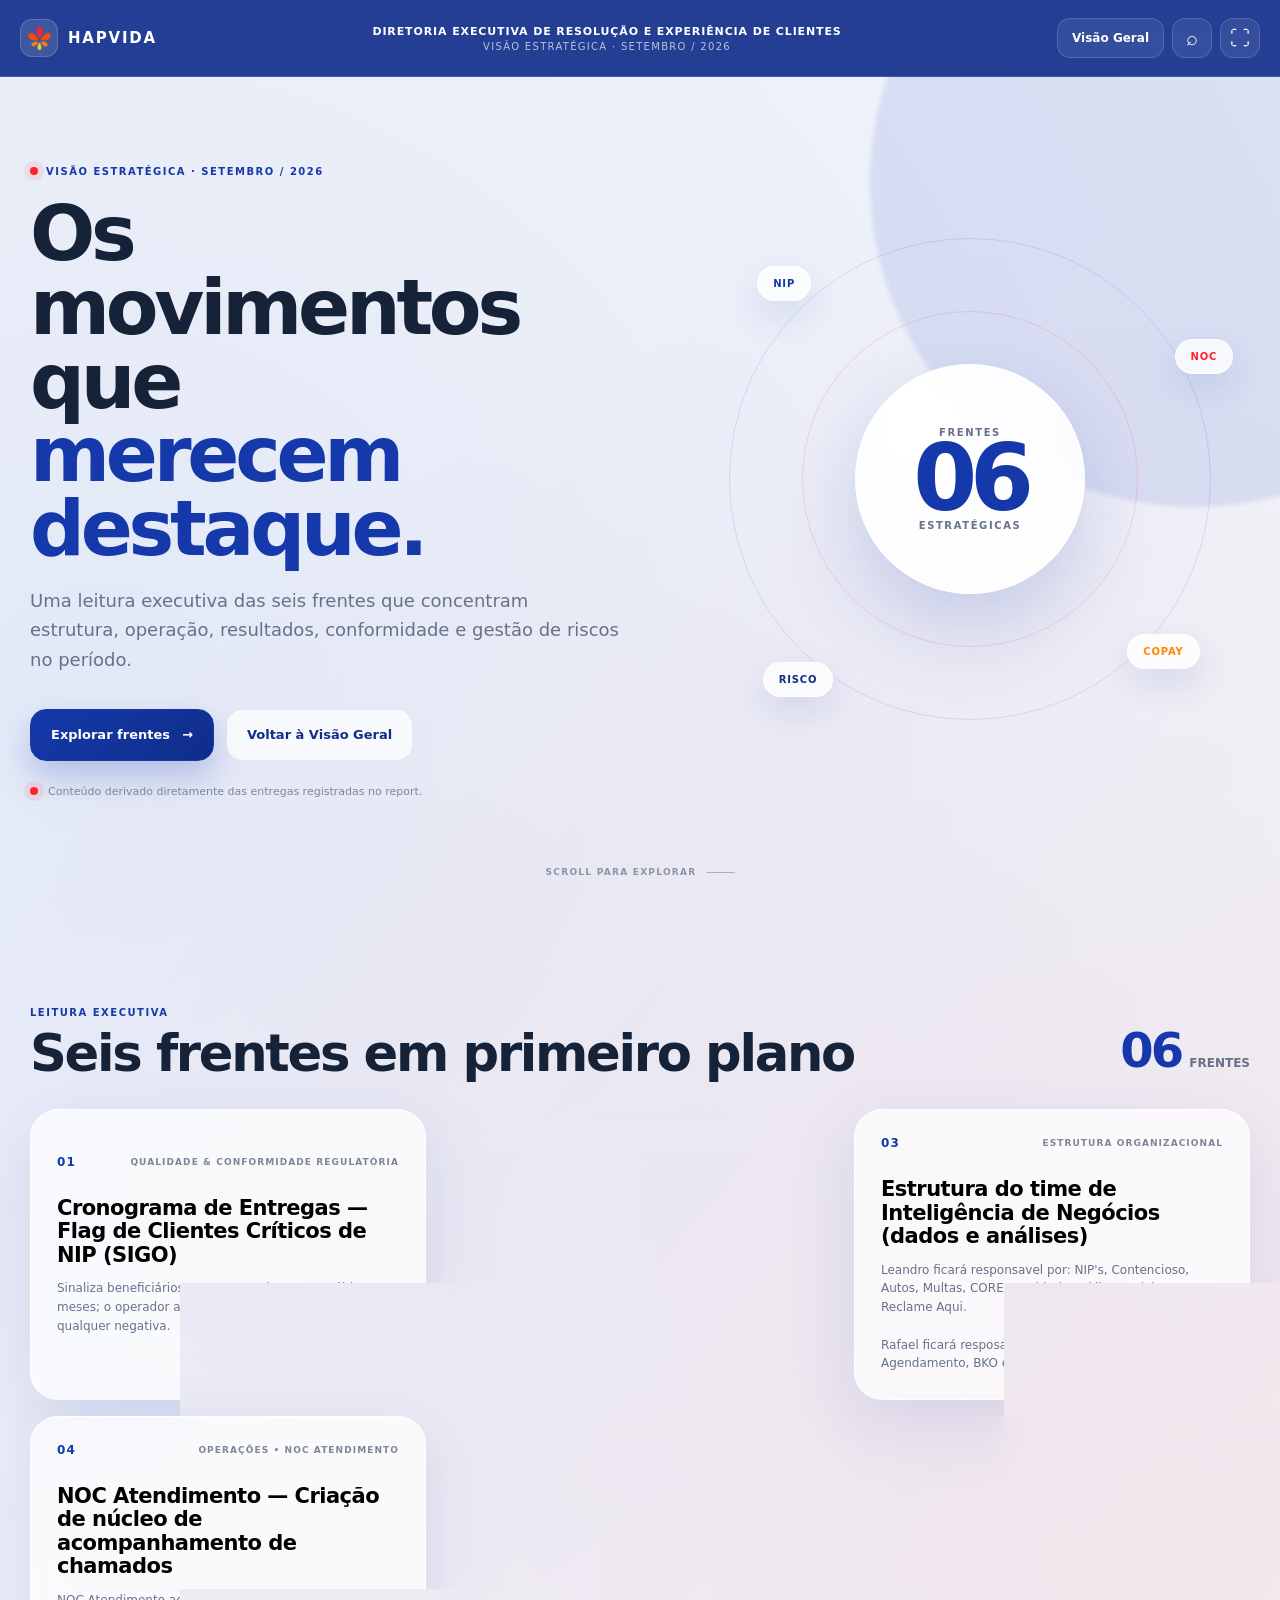
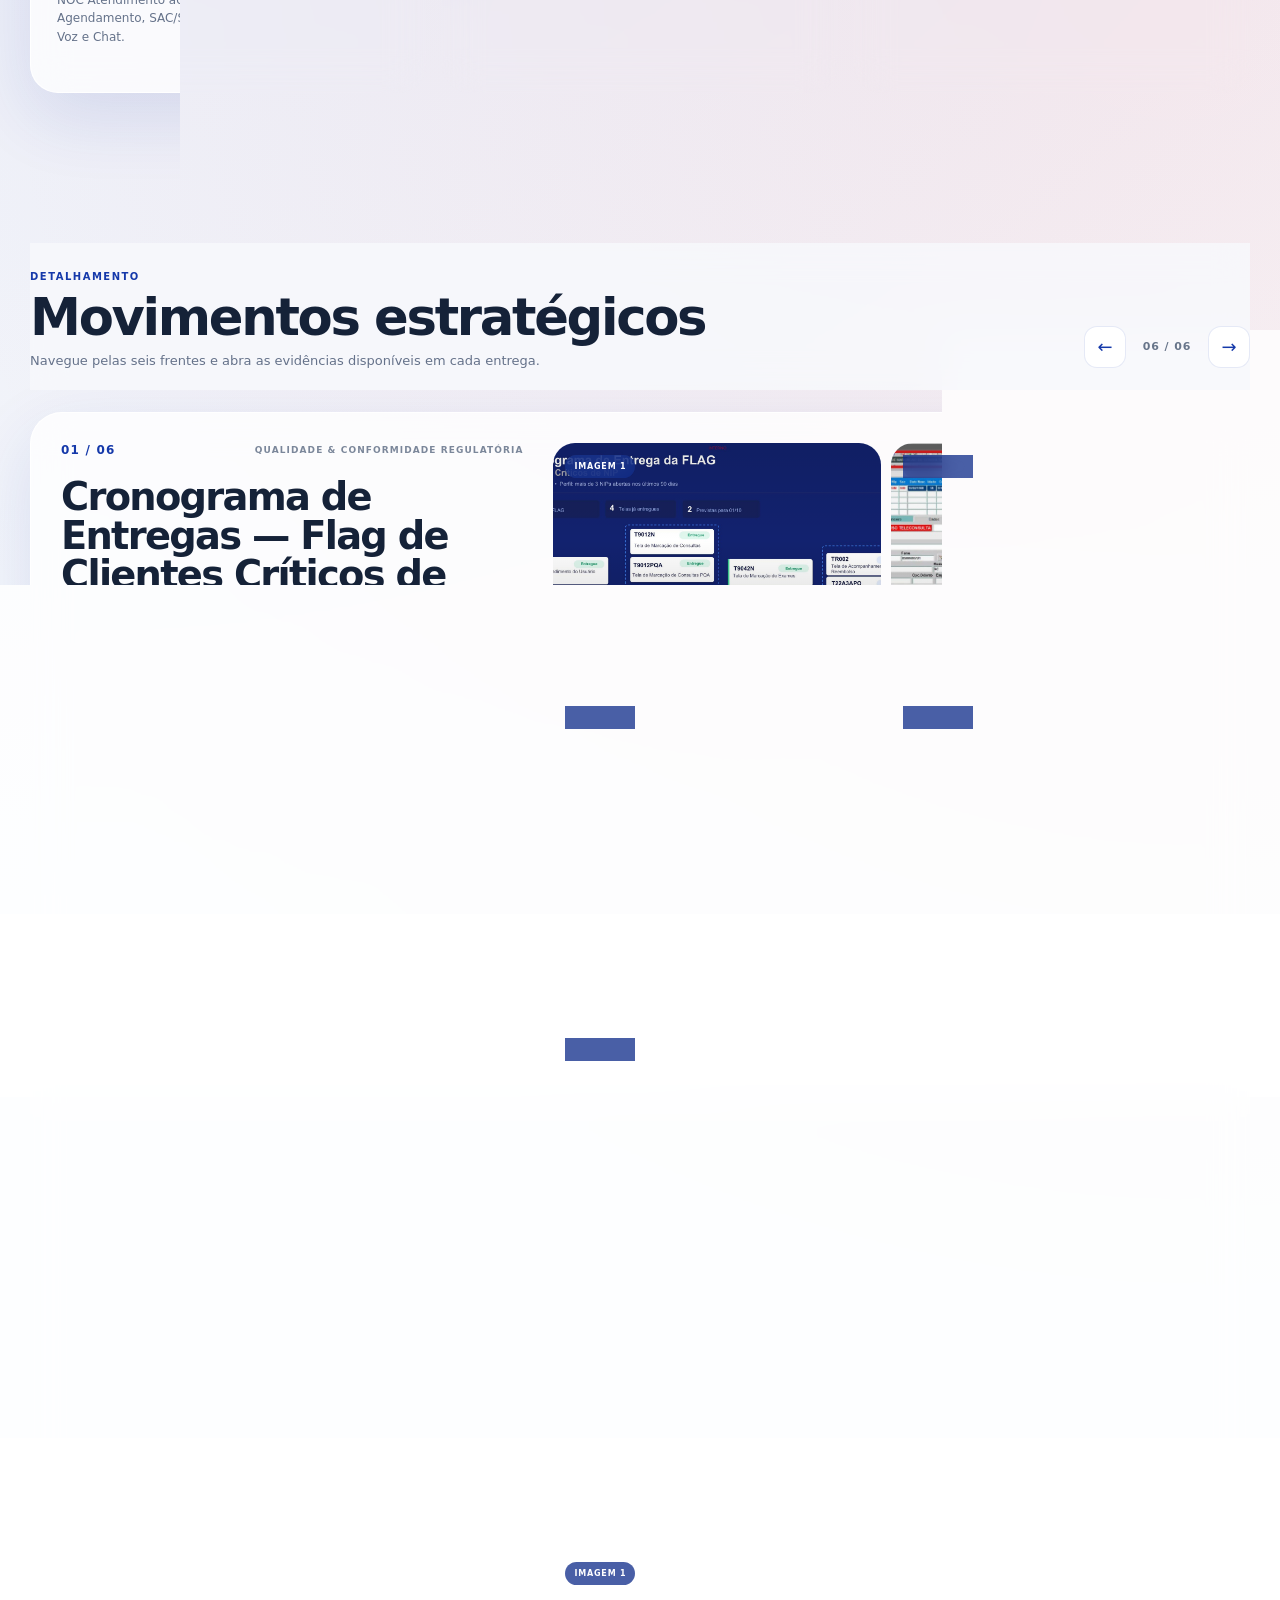
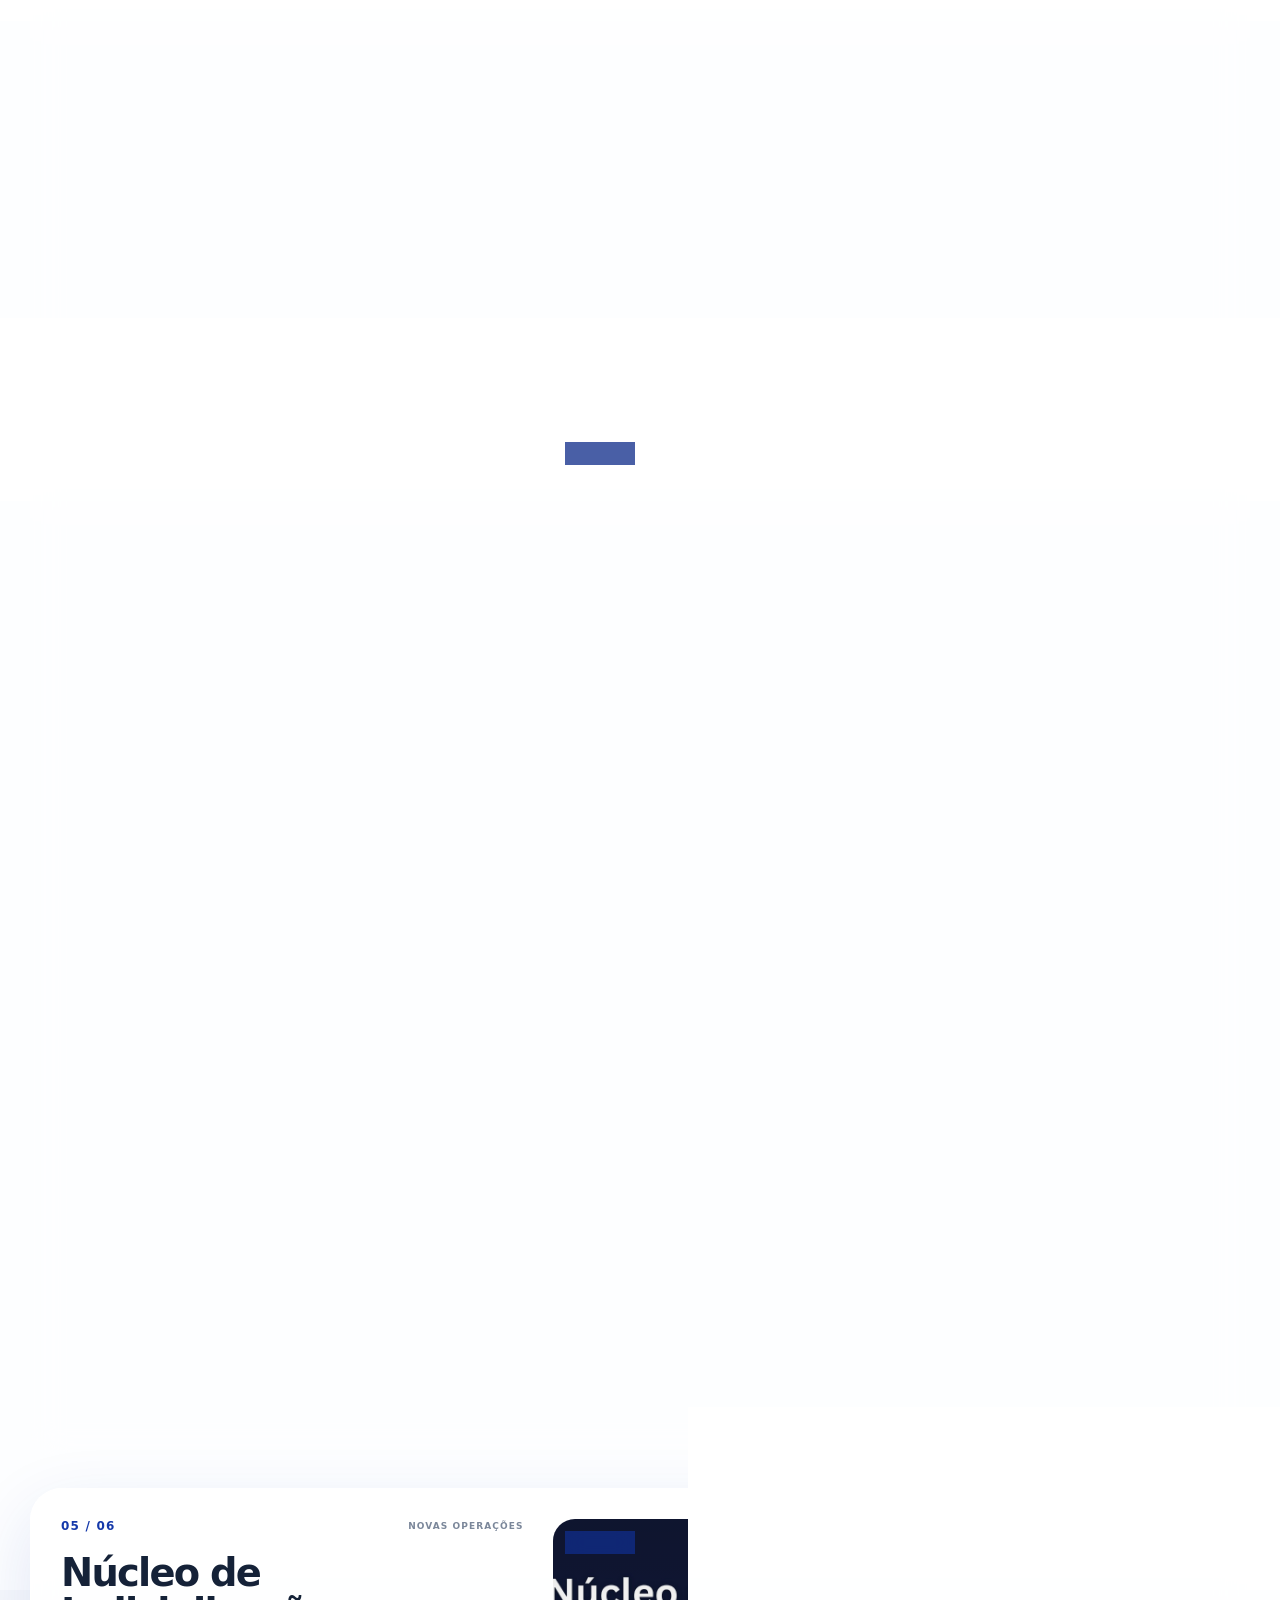
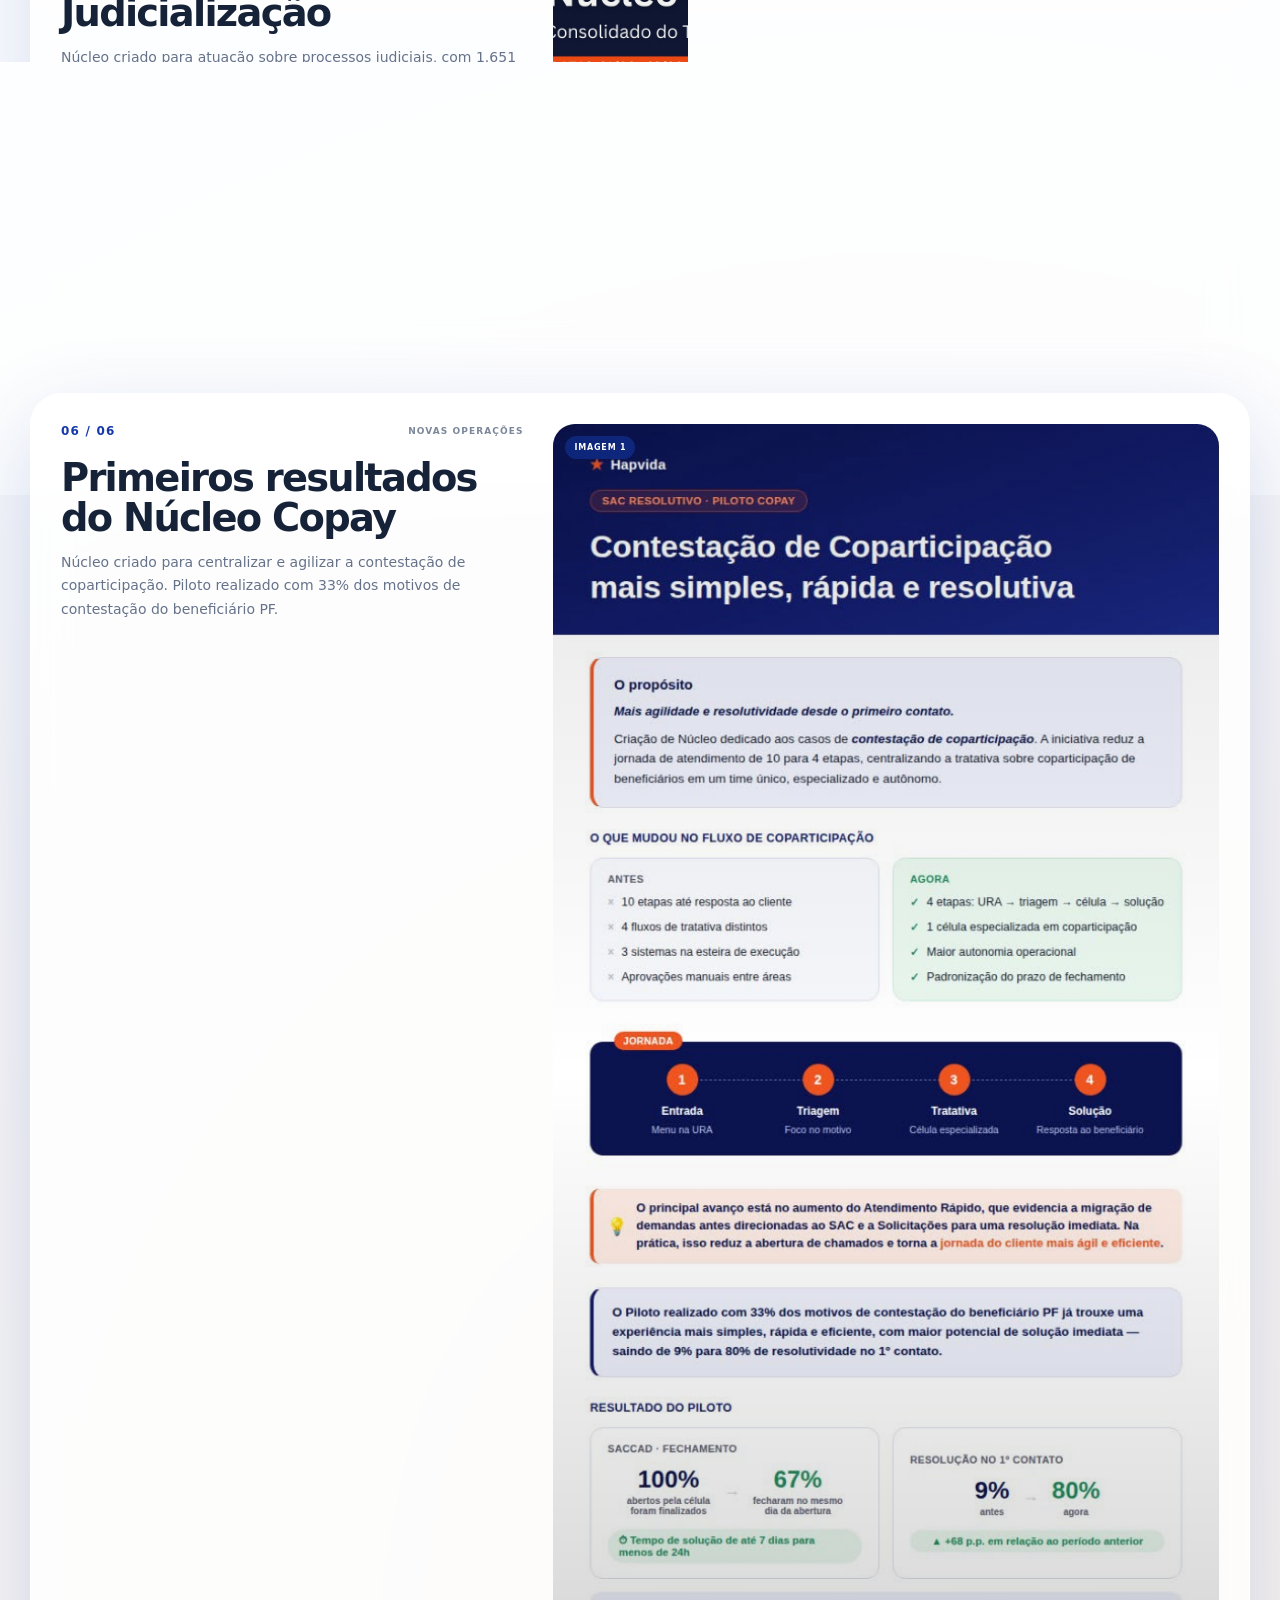
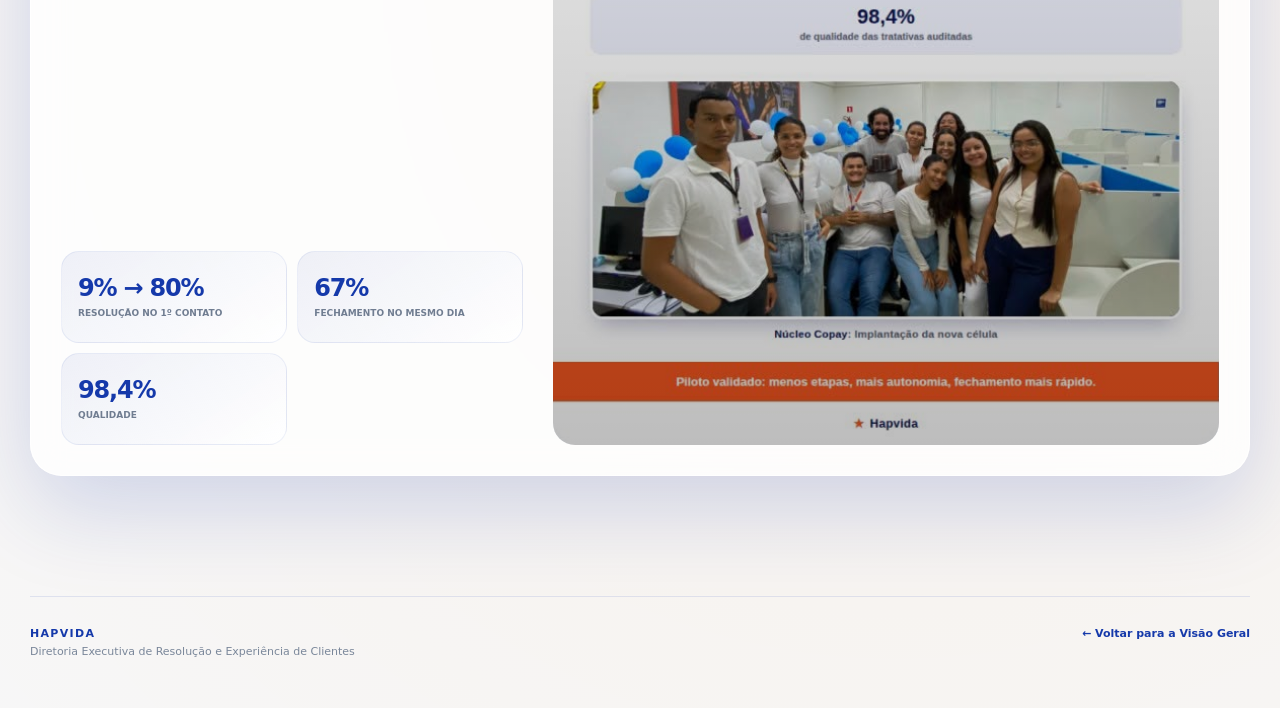
==== commit e21e7939: "Change strong tag content from '07' to '06'" ====
--- a/visao-estrategica.html
+++ b/visao-estrategica.html
@@ -110,7 +110,7 @@
 
           <div class="hero-core">
             <span class="core-label">FRentes</span>
-            <strong>07</strong>
+            <strong>06</strong>
             <span class="core-caption">estratégicas</span>
           </div>
 
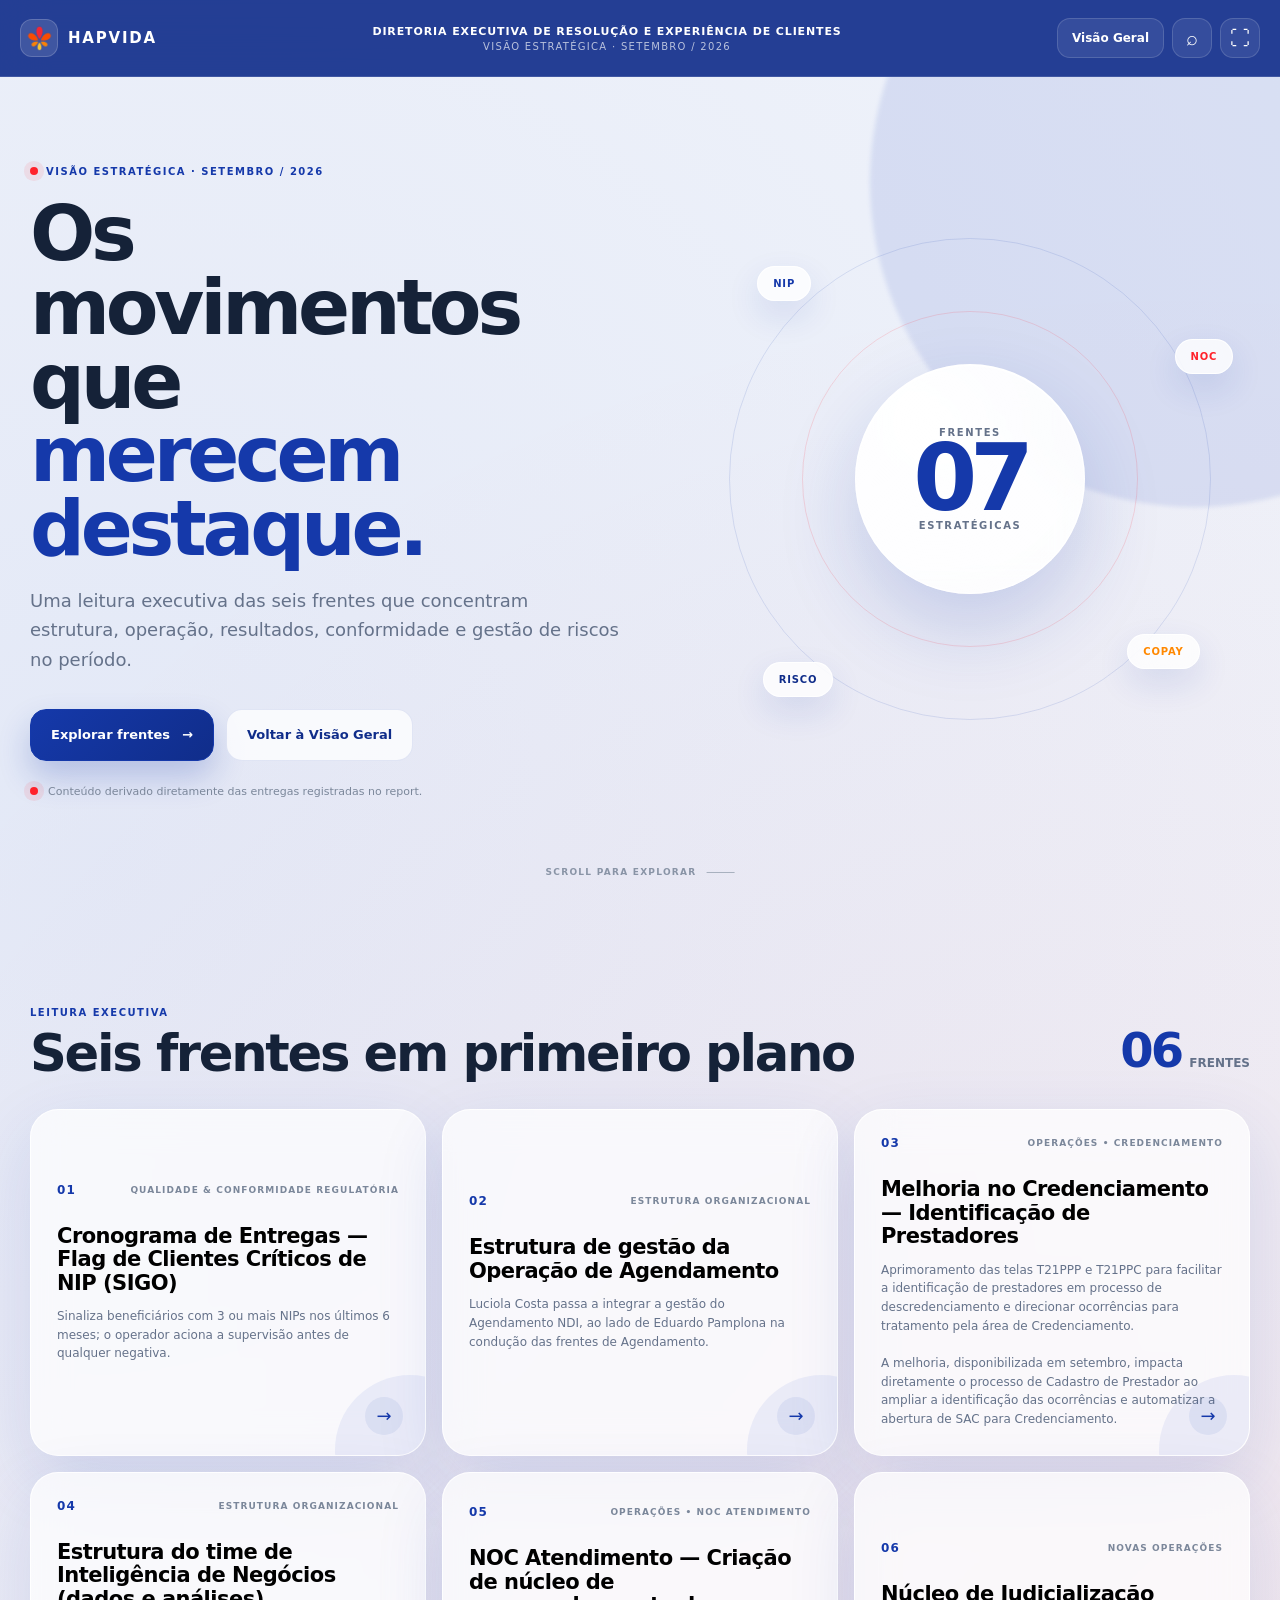
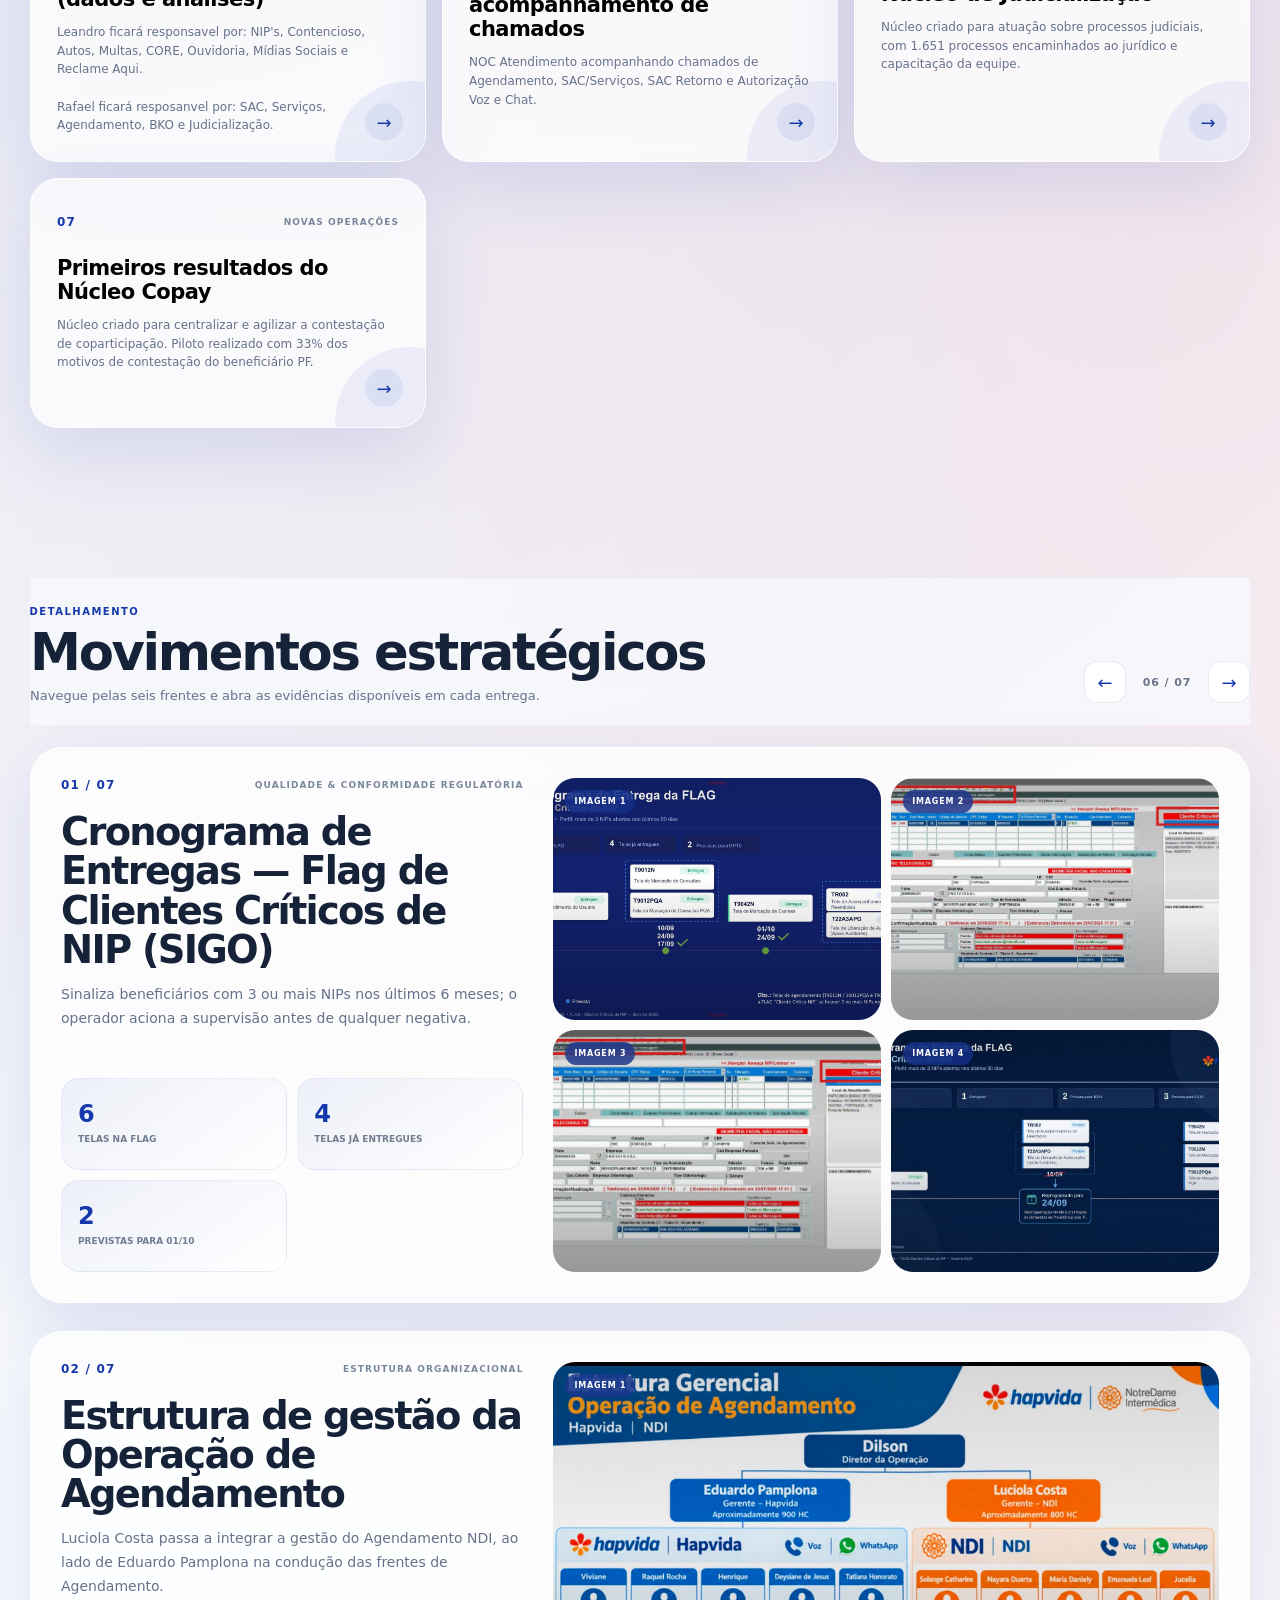
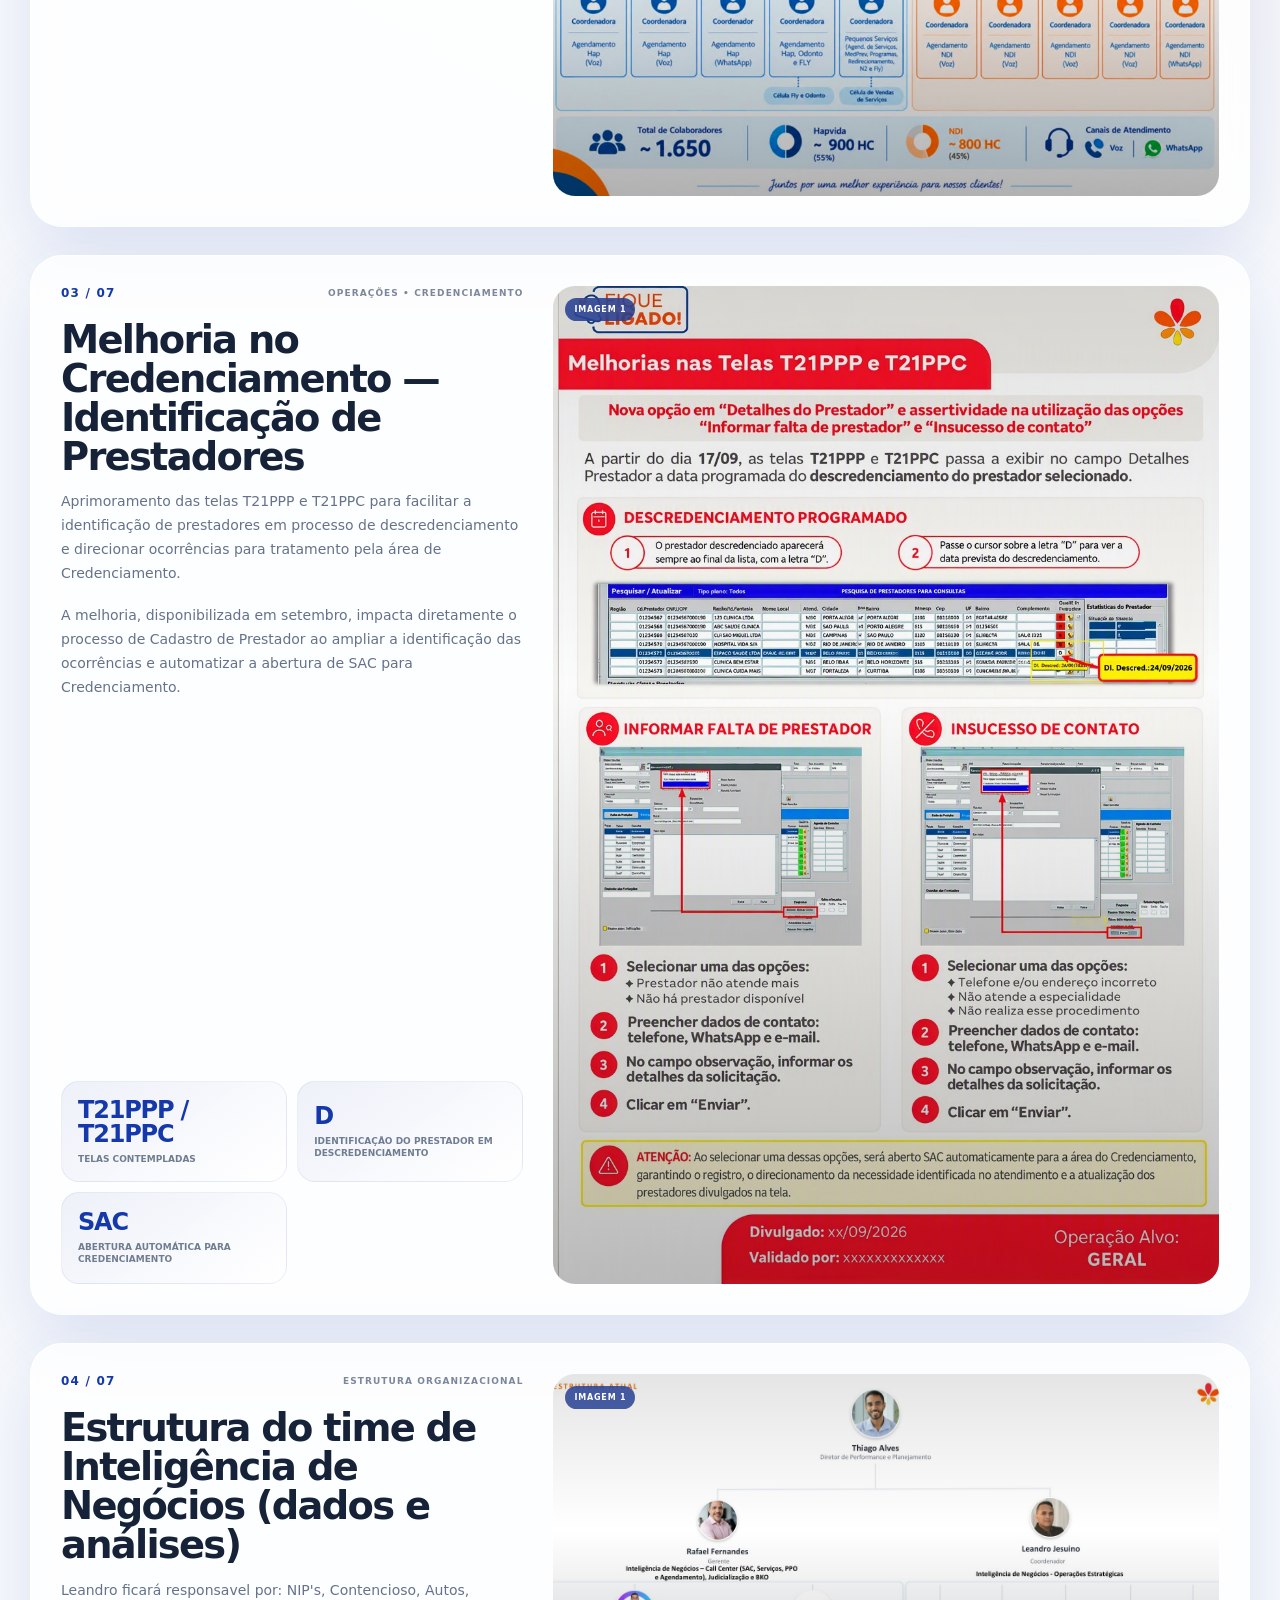
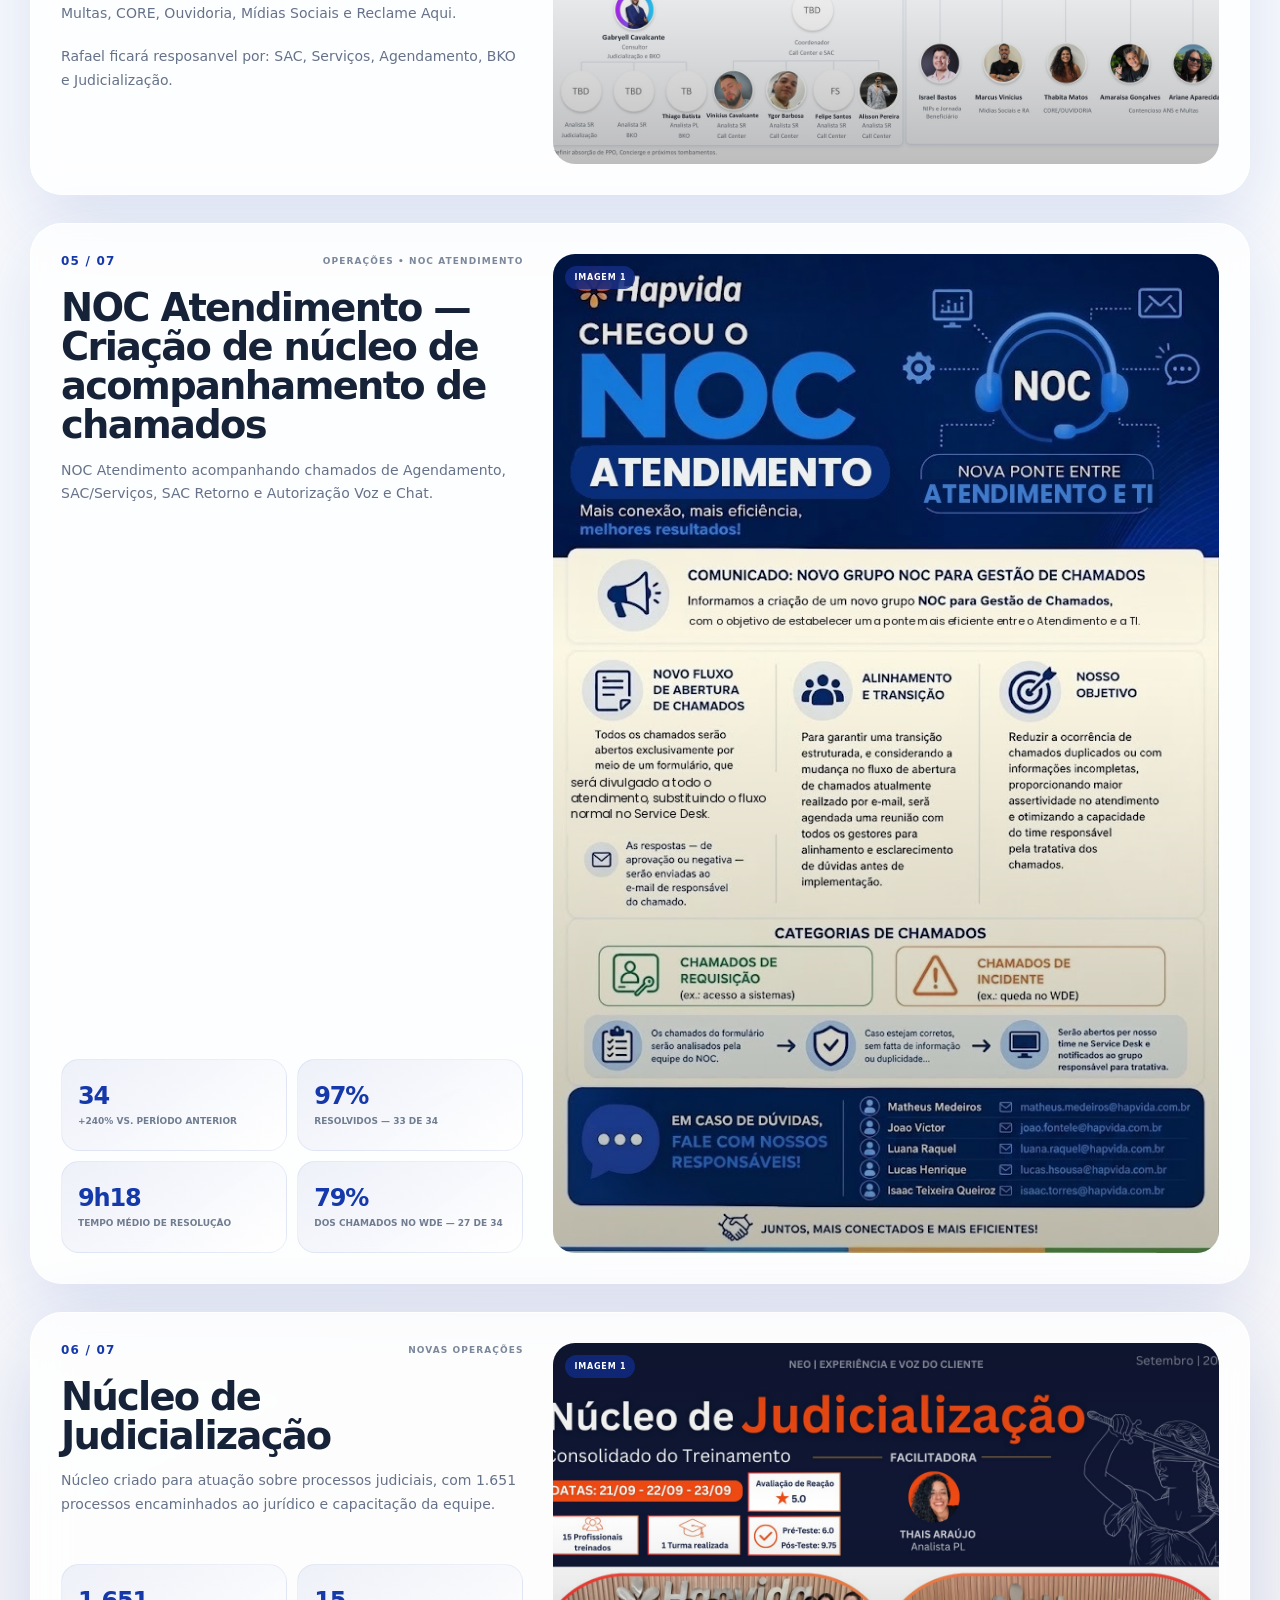
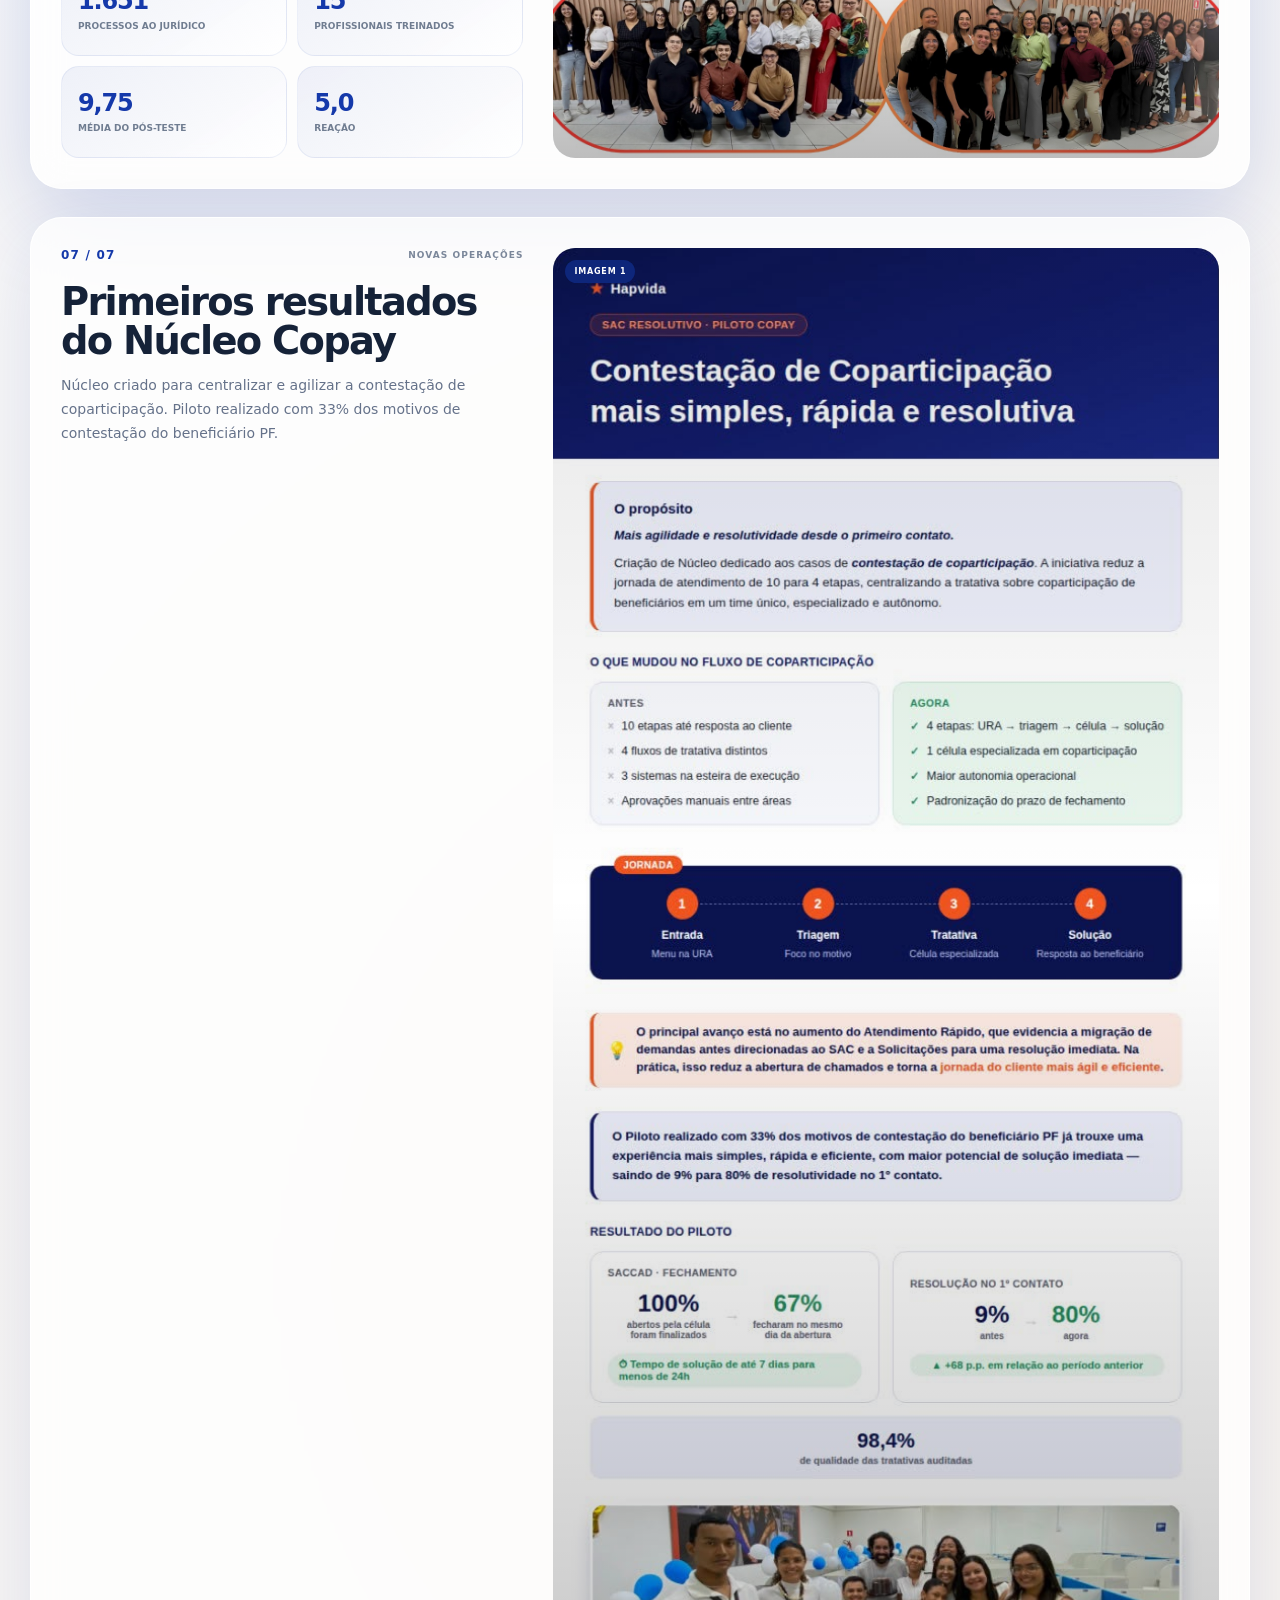
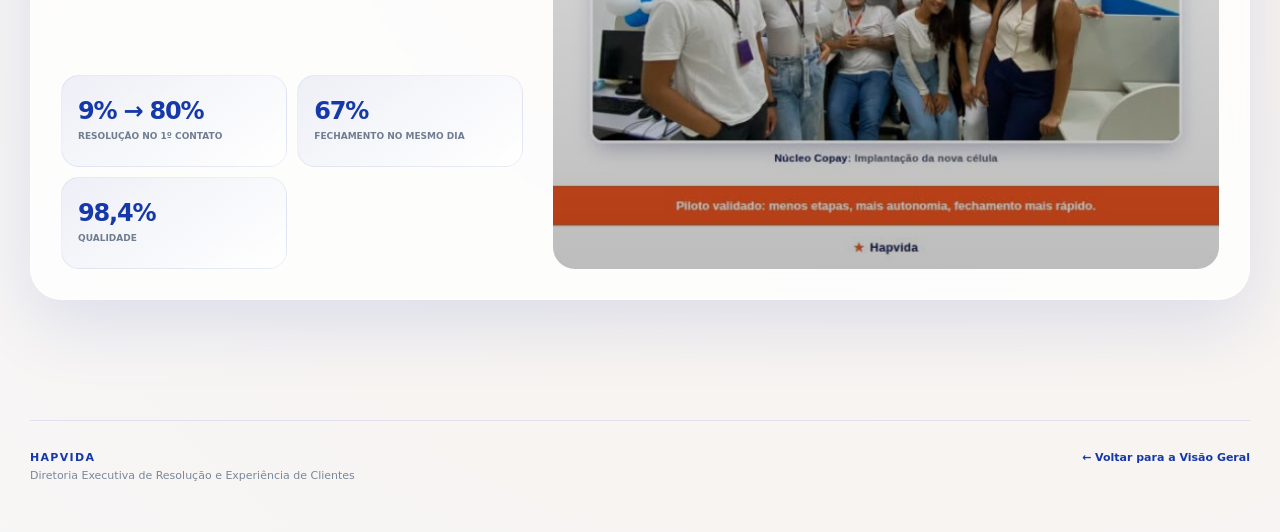
==== commit 56081c48: "Update strategic front number from 06 to 07" ====
--- a/visao-estrategica.html
+++ b/visao-estrategica.html
@@ -110,7 +110,7 @@
 
           <div class="hero-core">
             <span class="core-label">FRentes</span>
-            <strong>06</strong>
+            <strong>07</strong>
             <span class="core-caption">estratégicas</span>
           </div>
 
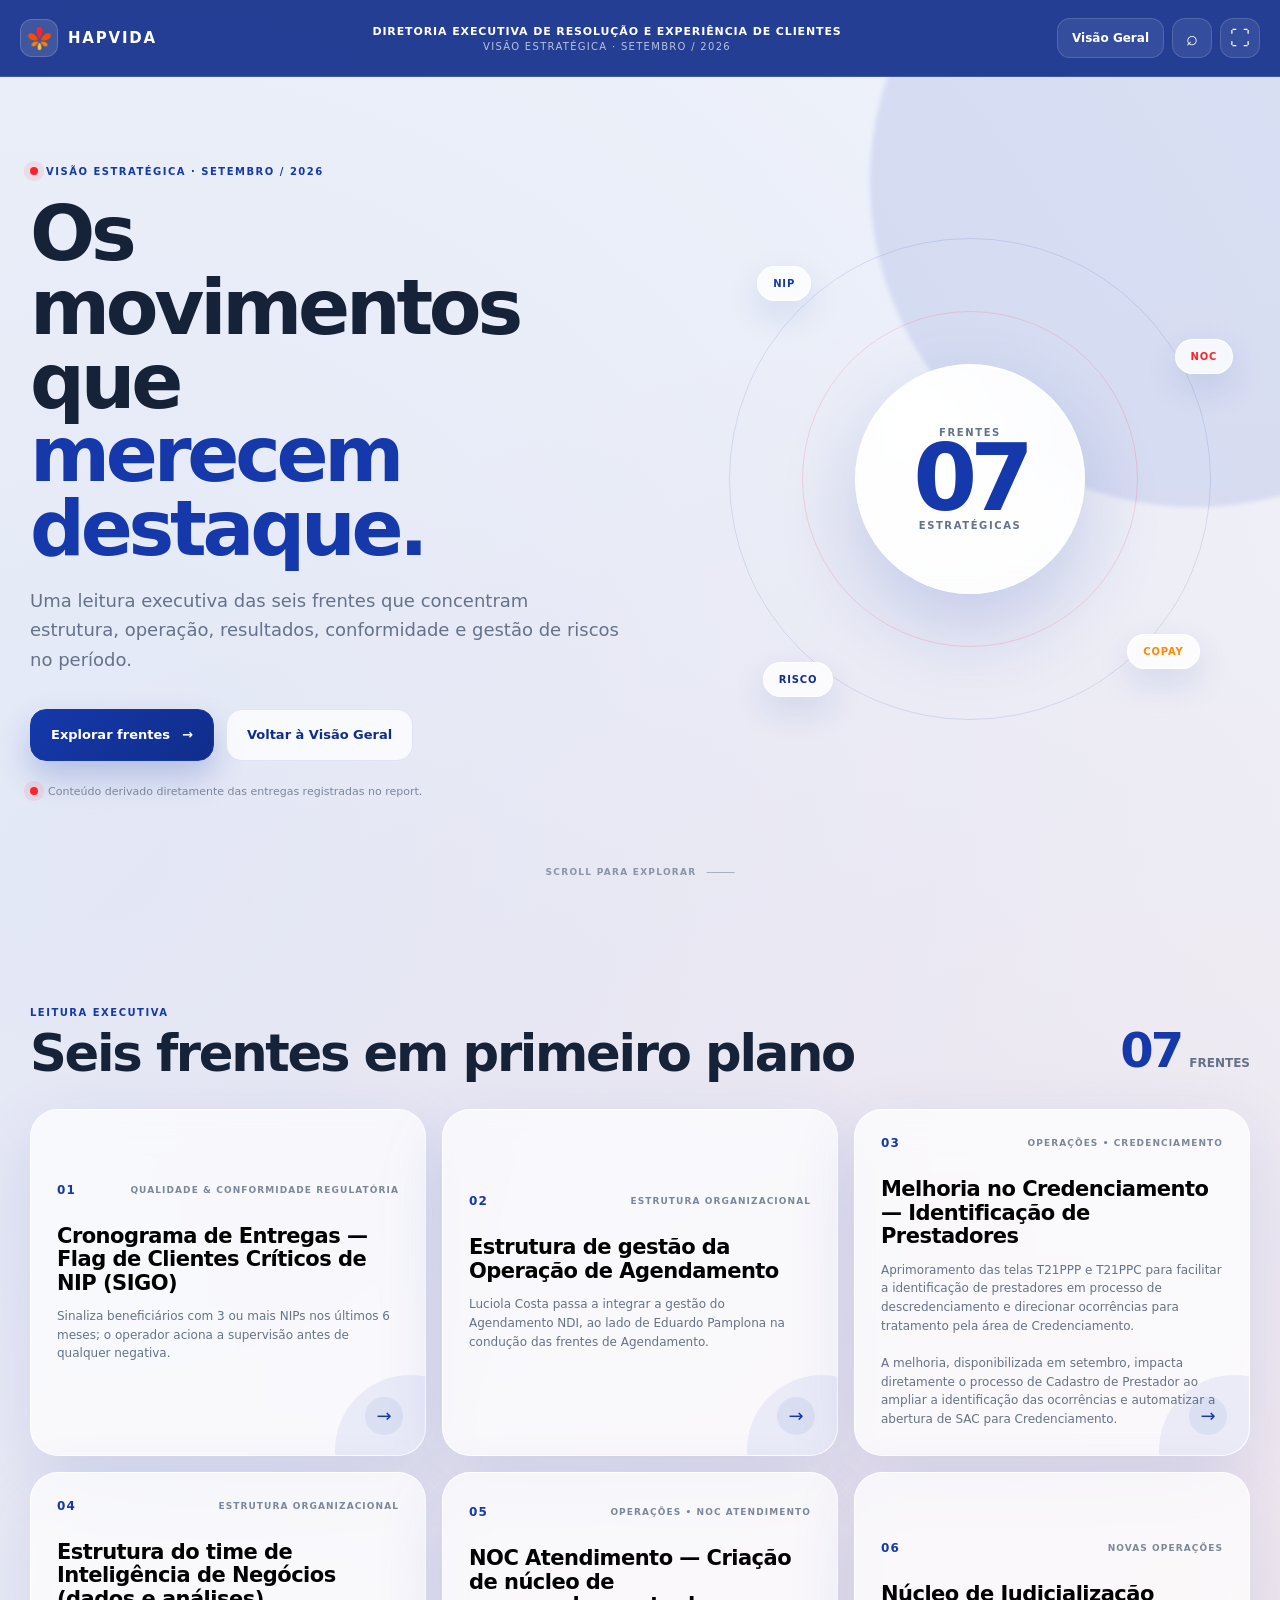
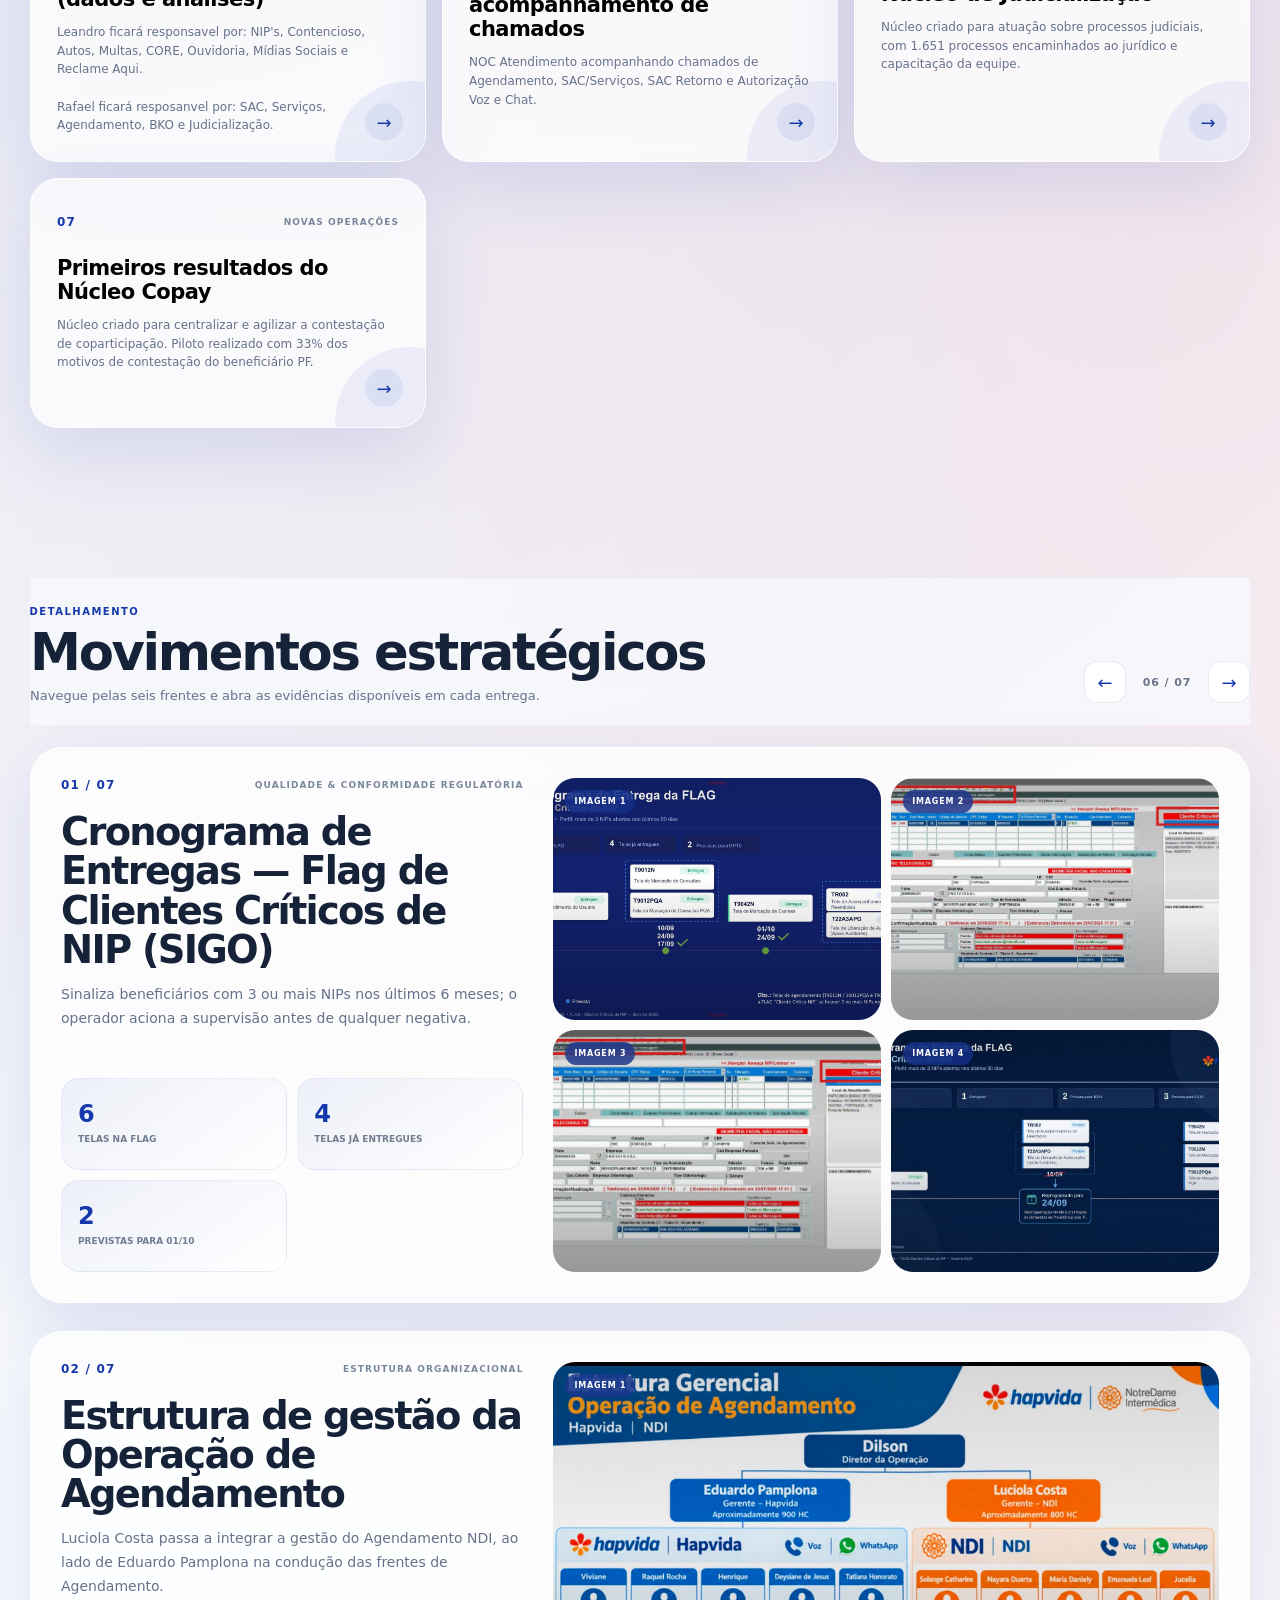
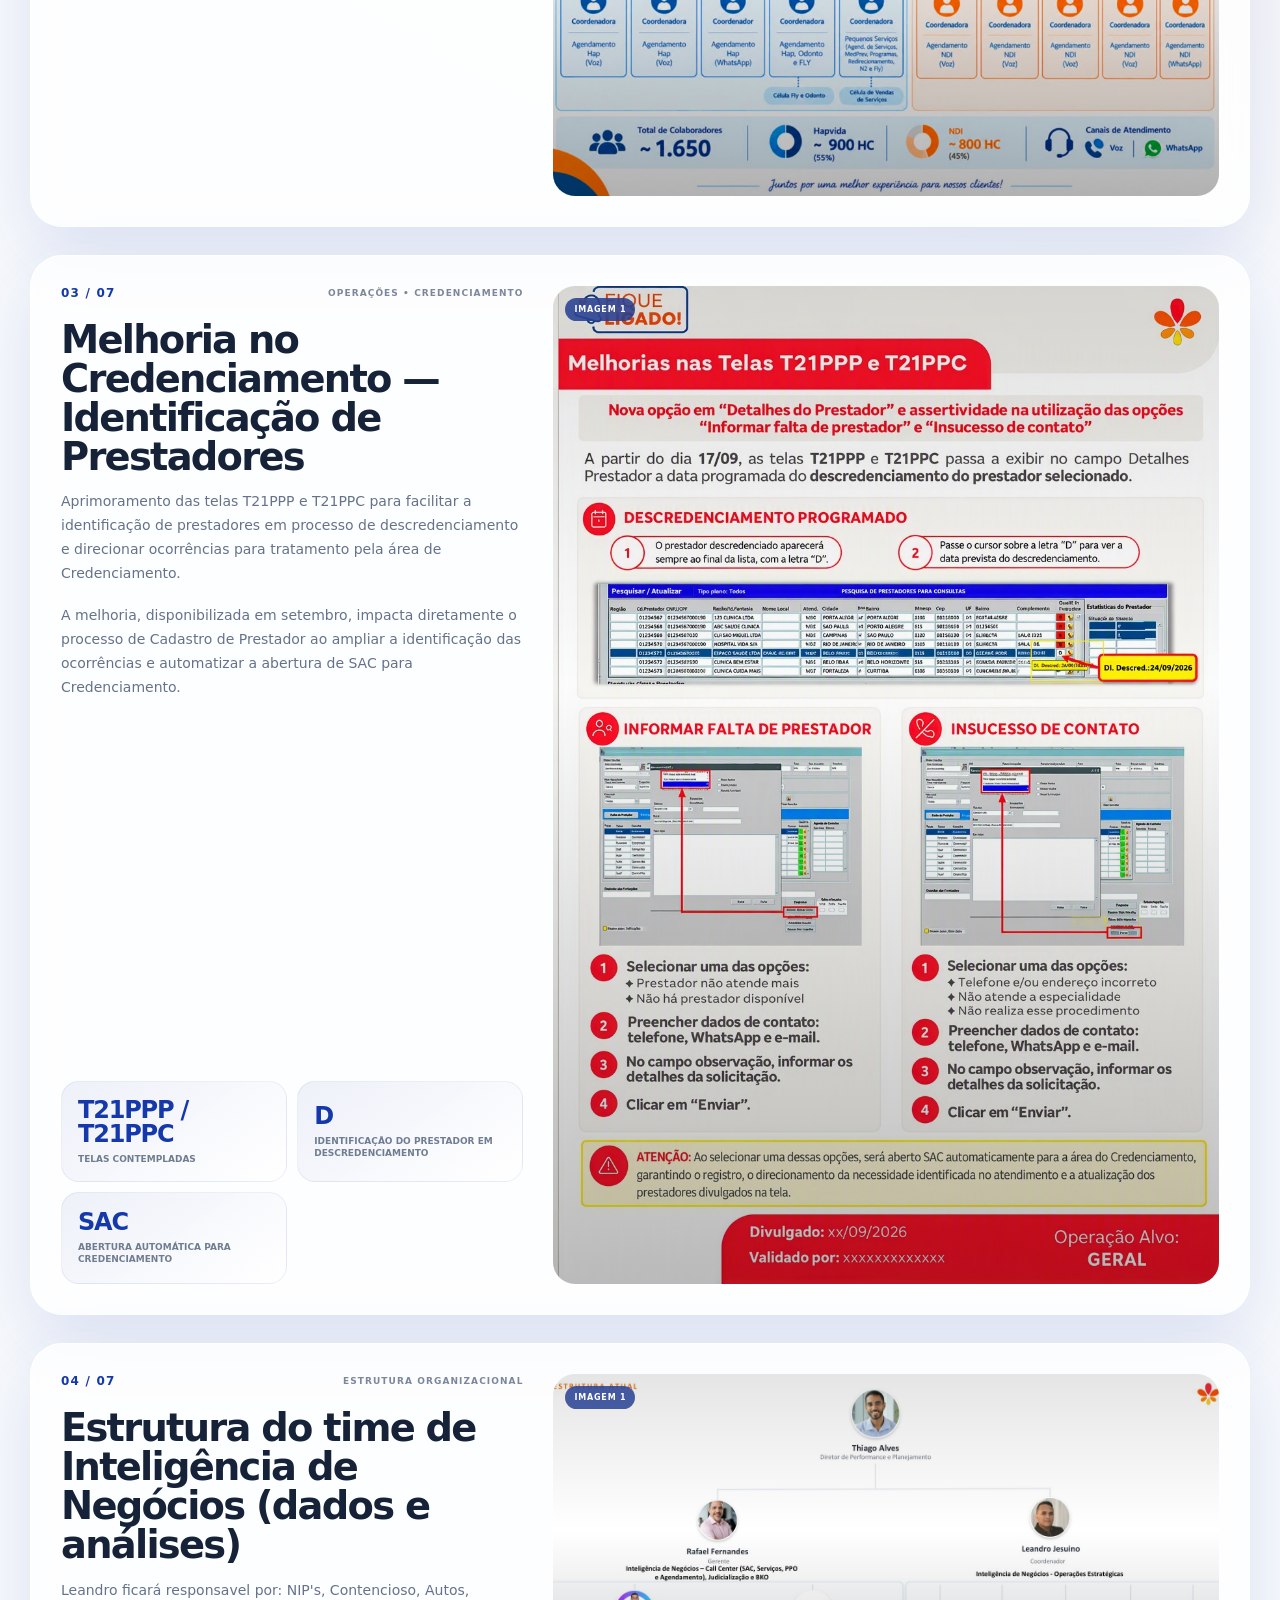
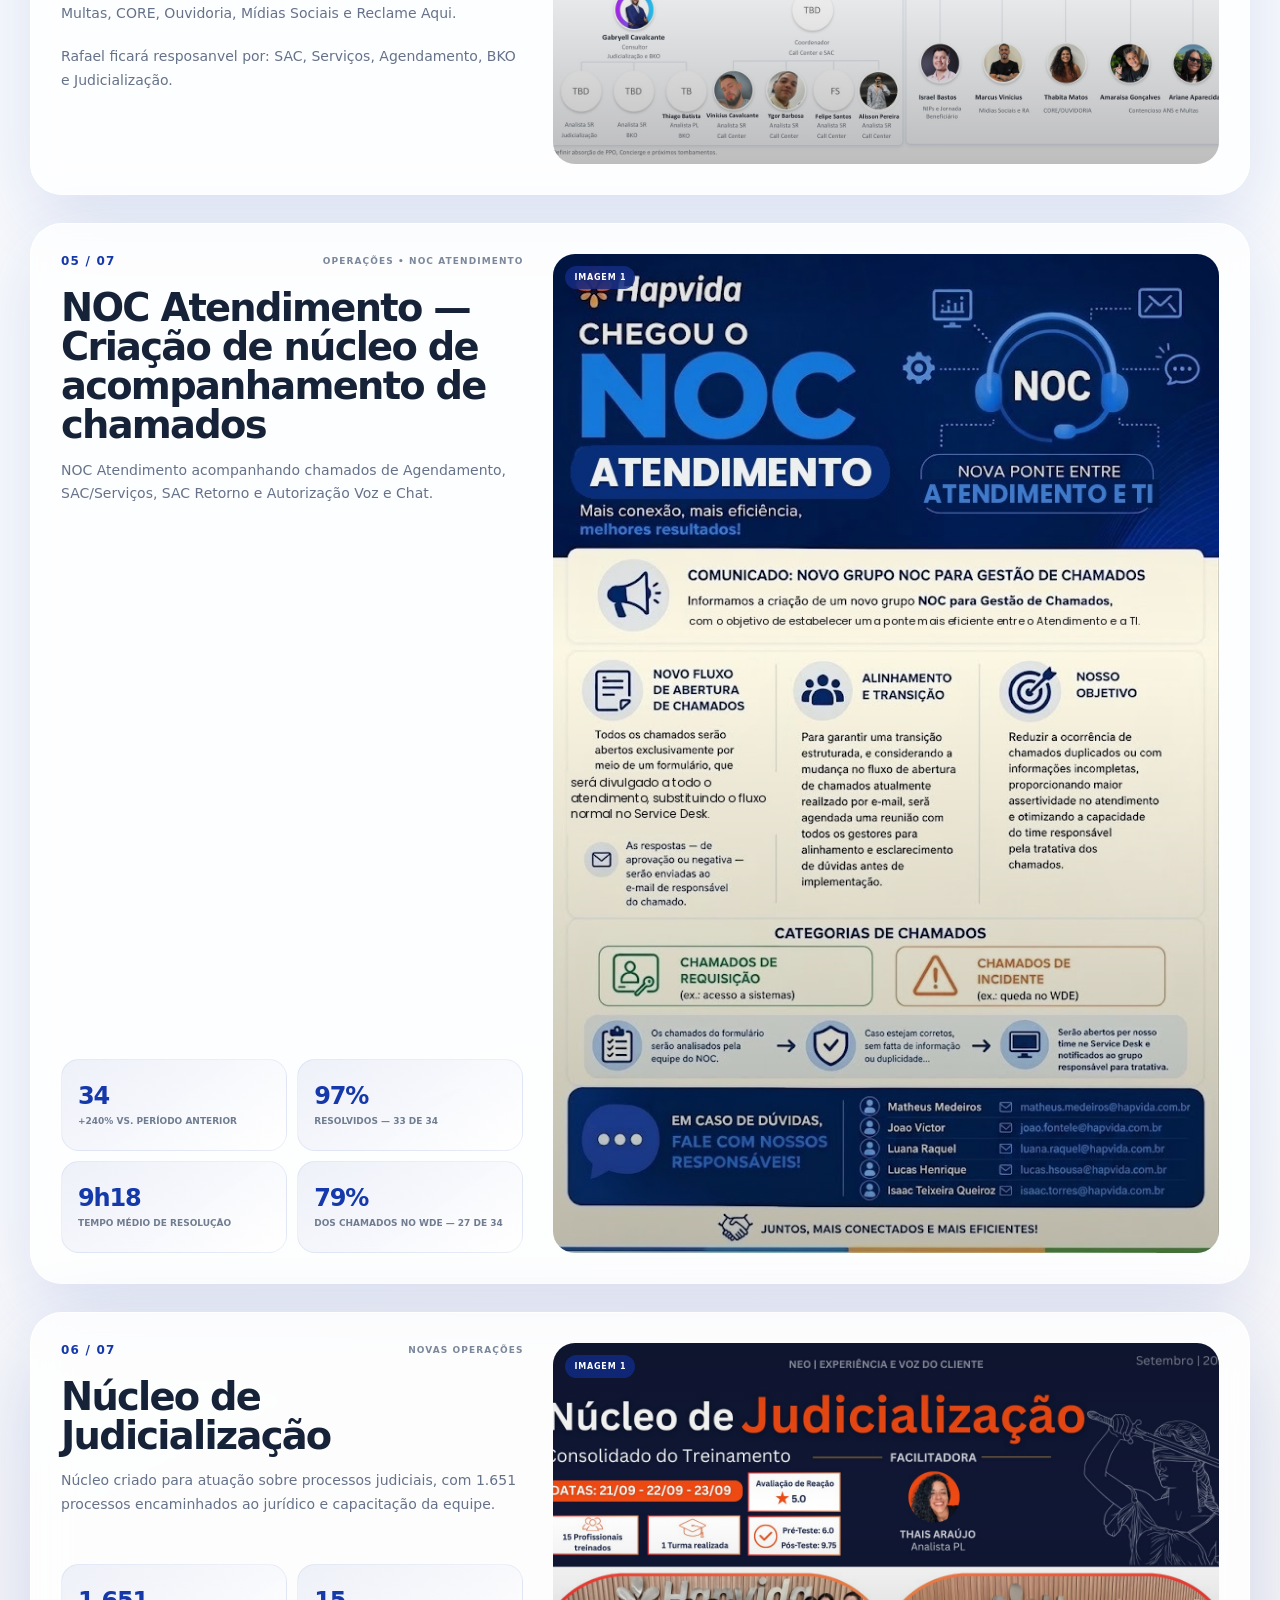
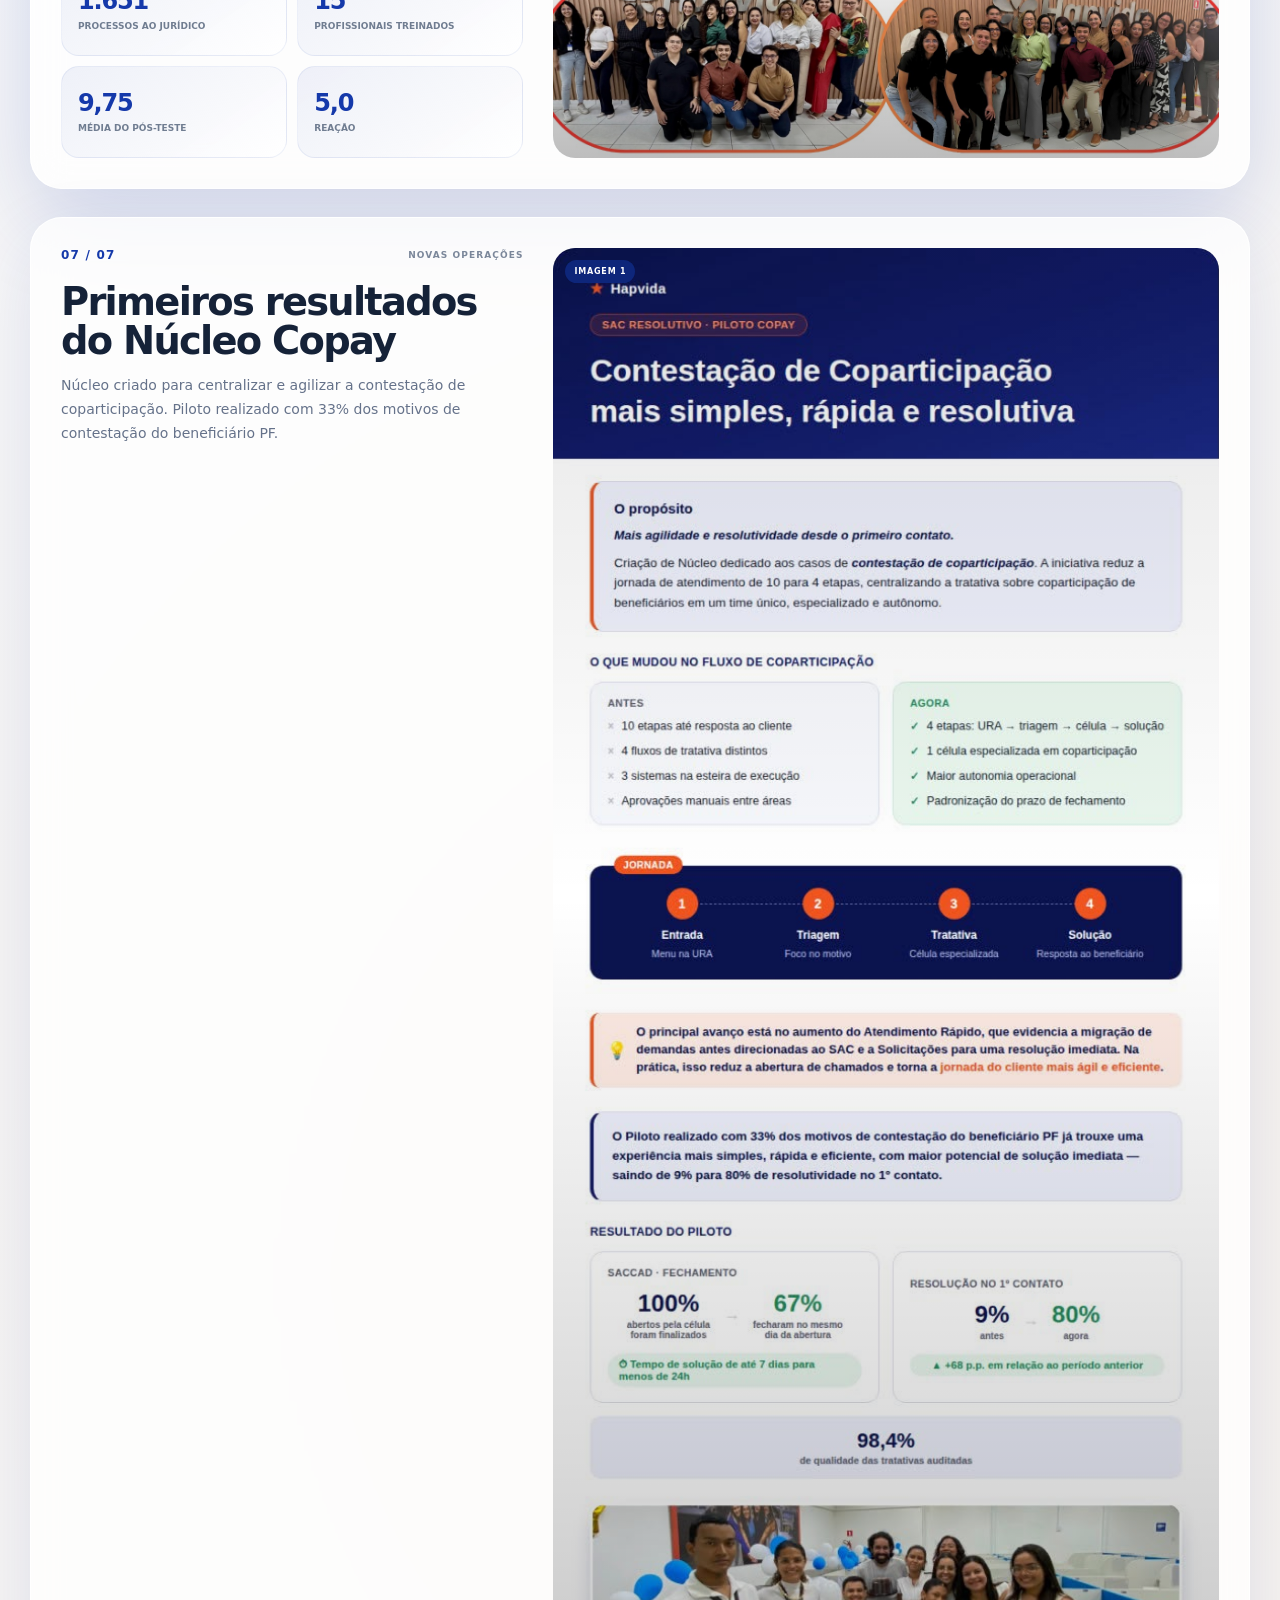
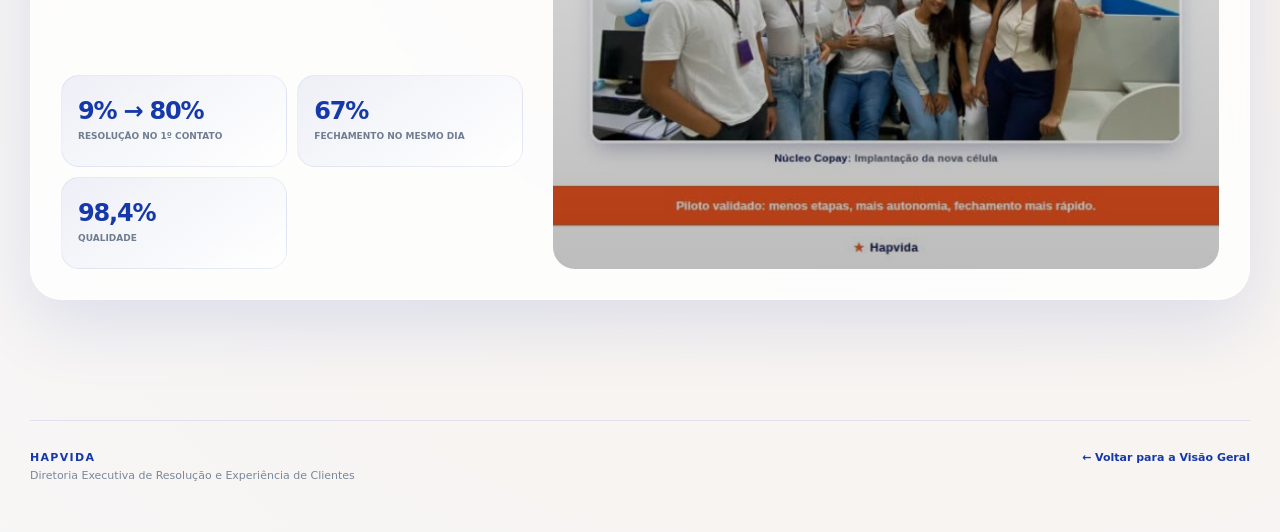
==== commit 67d07670: "Update section counter from 06 to 07" ====
--- a/visao-estrategica.html
+++ b/visao-estrategica.html
@@ -139,7 +139,7 @@
         </div>
 
         <div class="section-counter">
-          <strong>06</strong>
+          <strong>07</strong>
           <span>frentes</span>
         </div>
       </div>
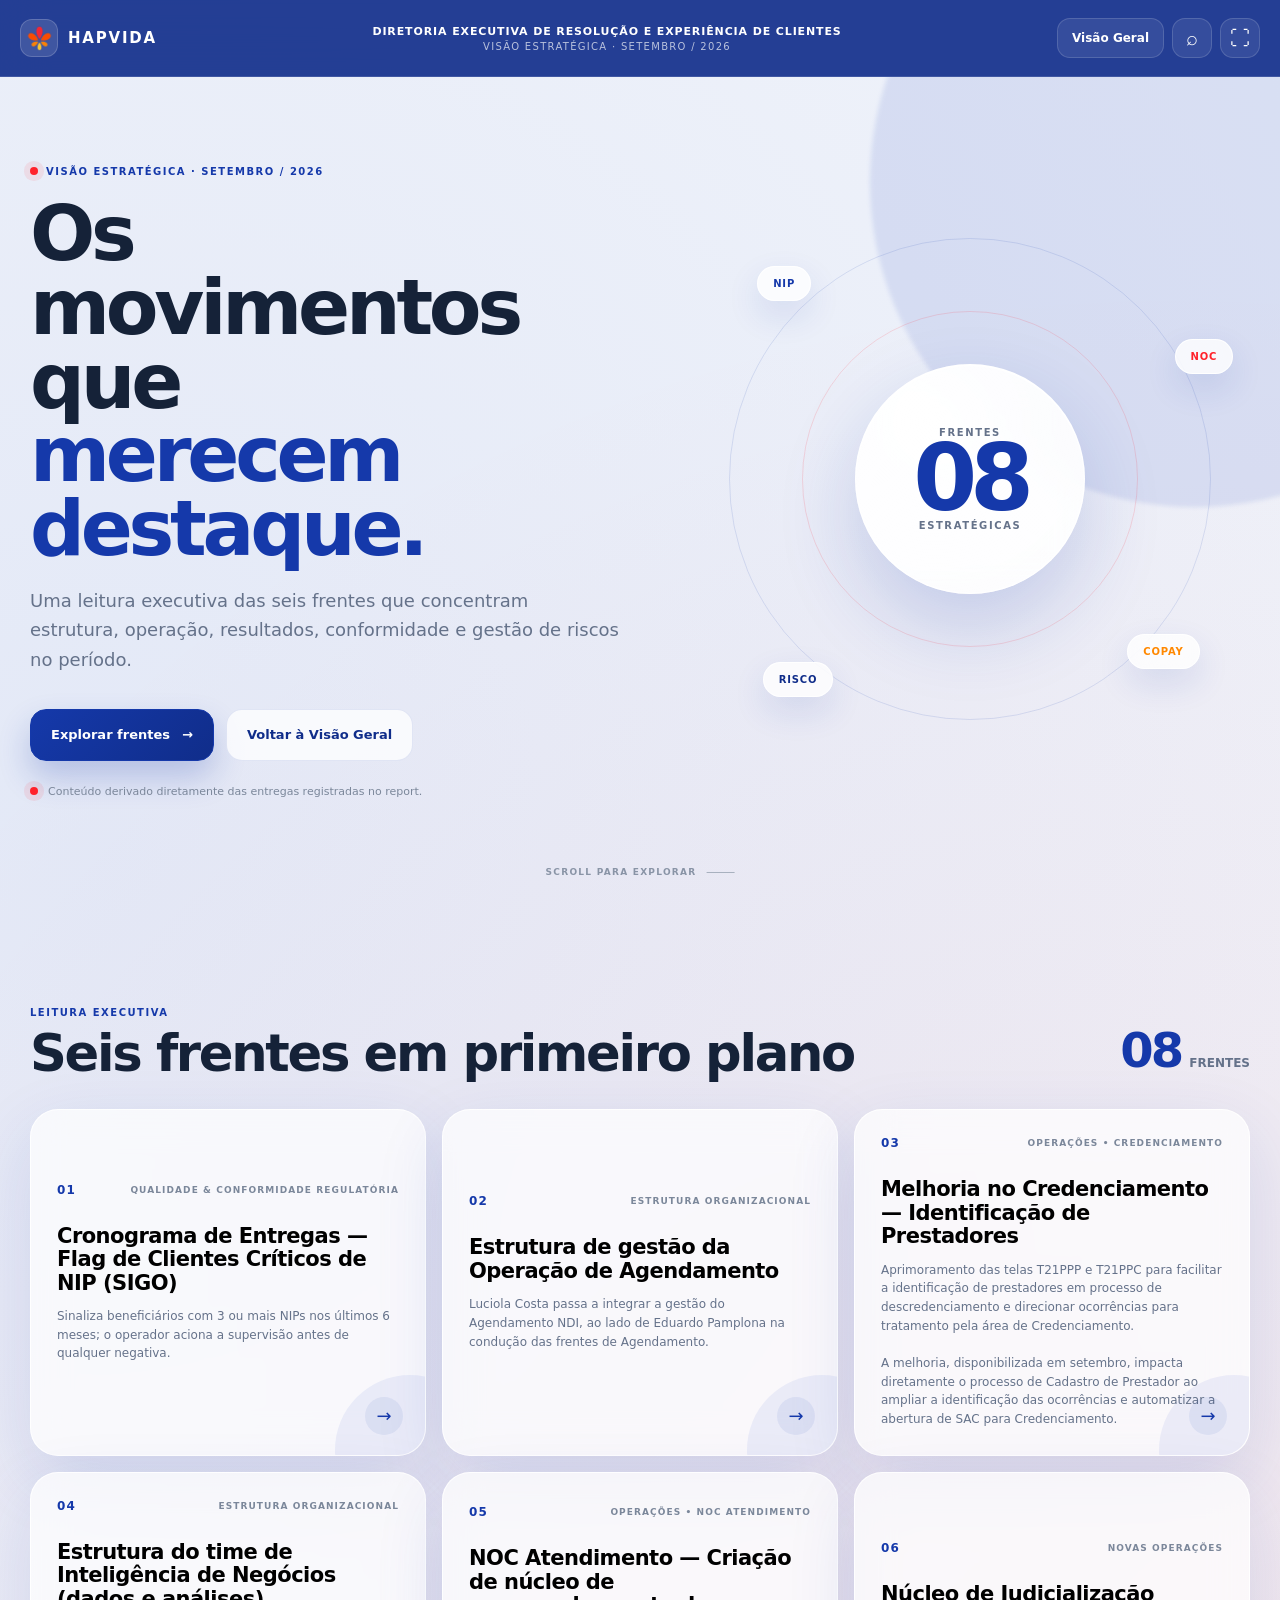
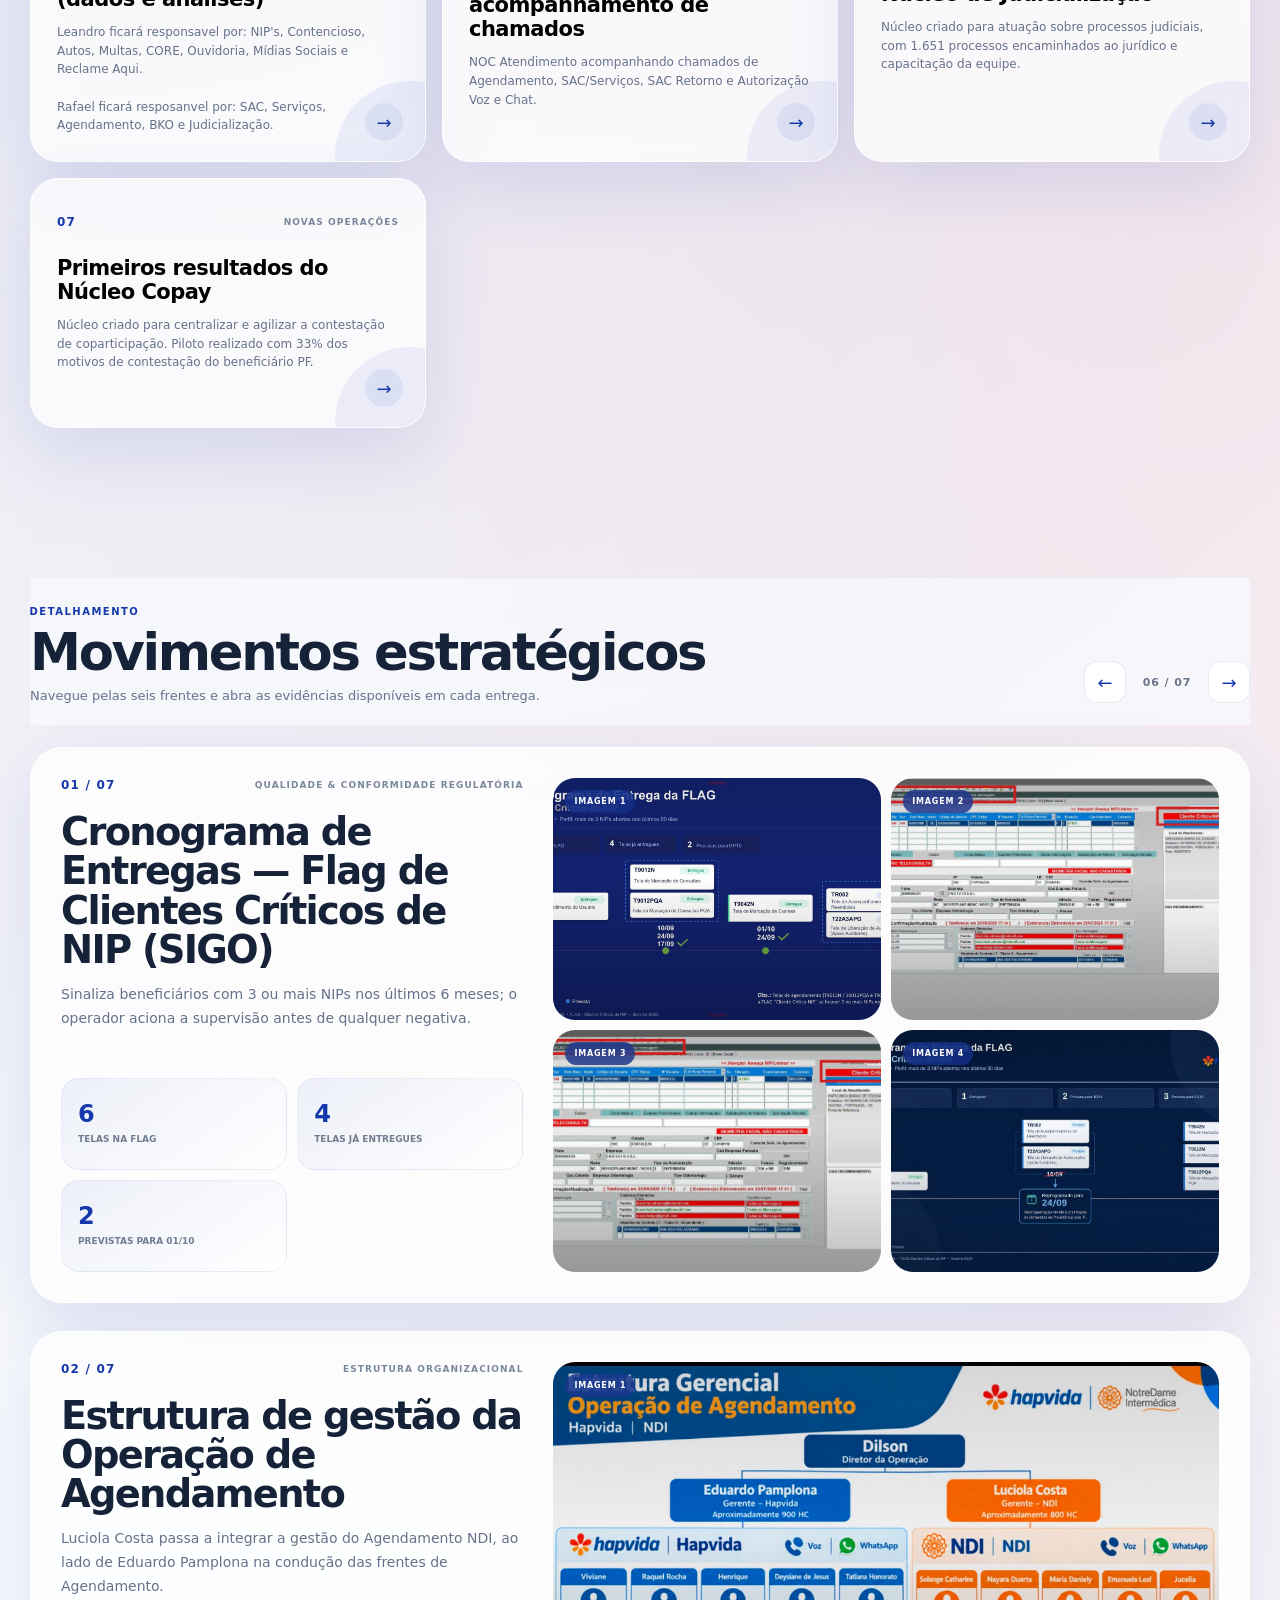
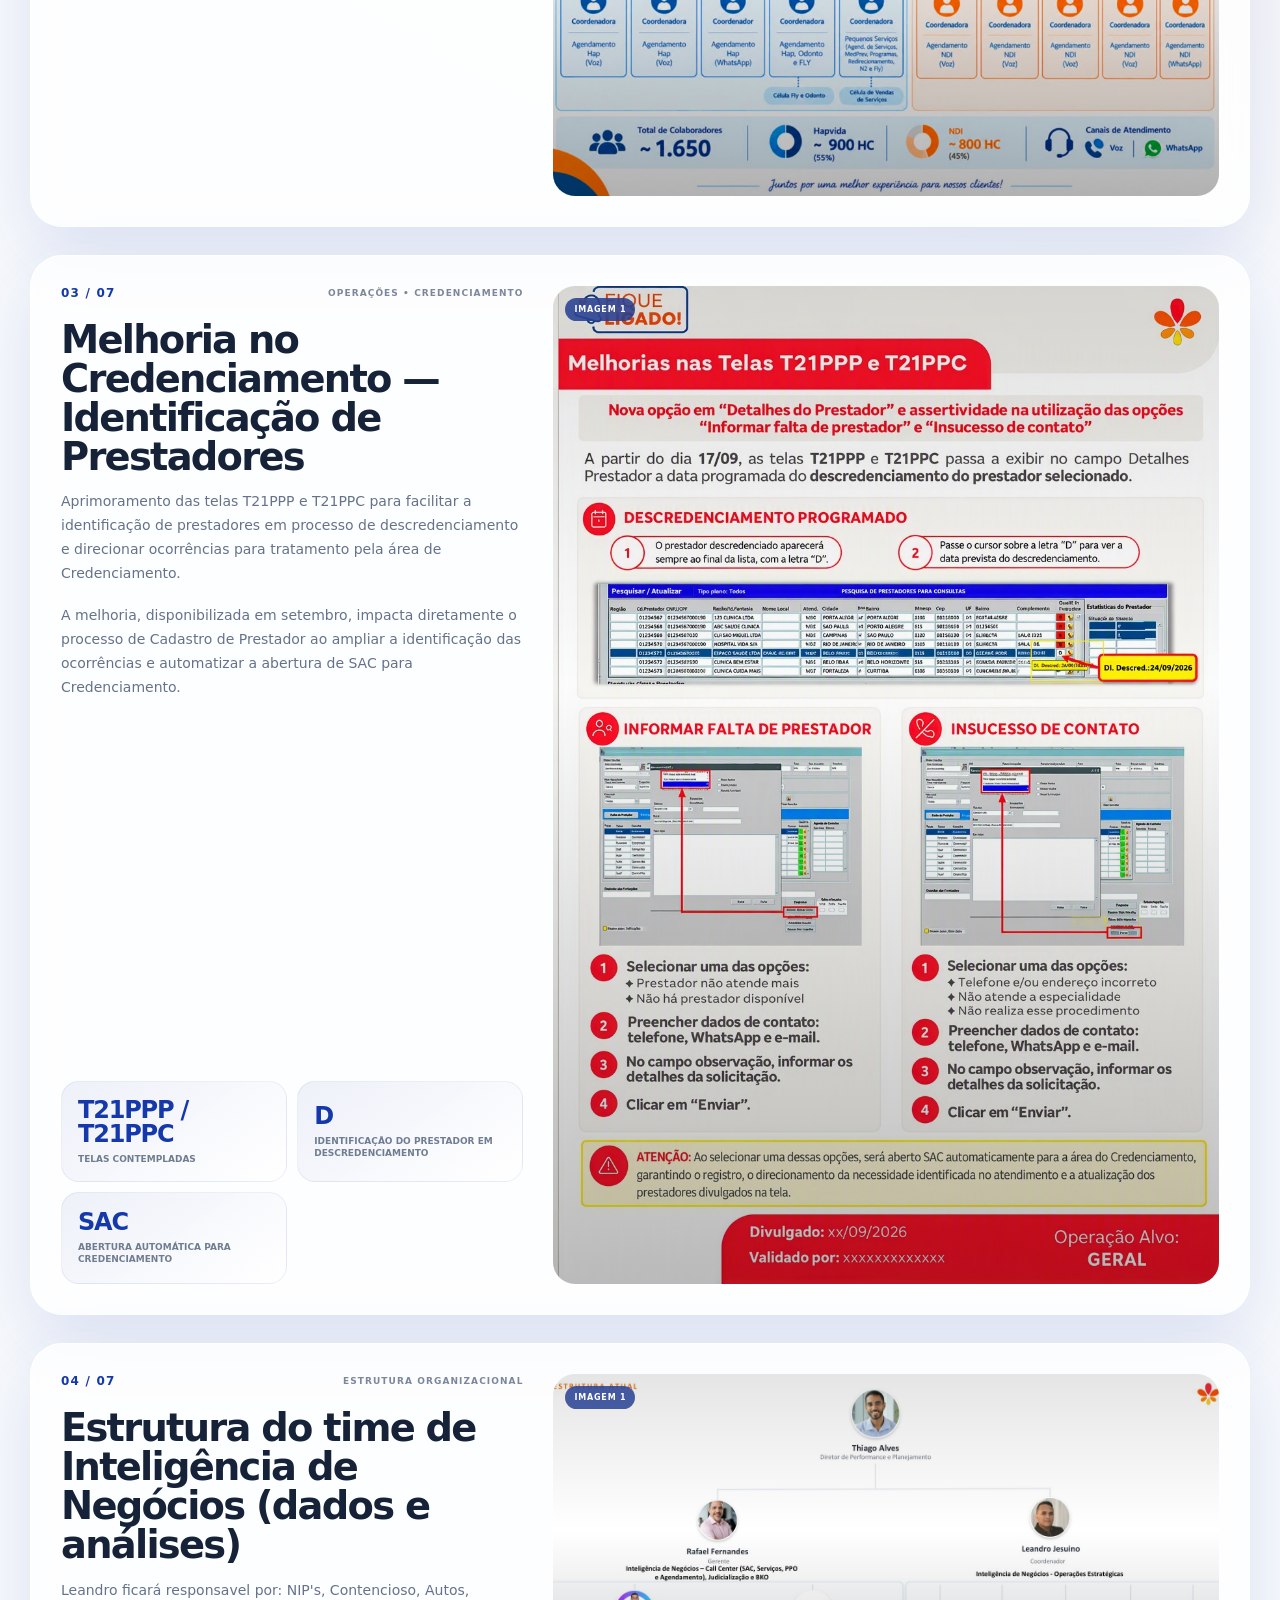
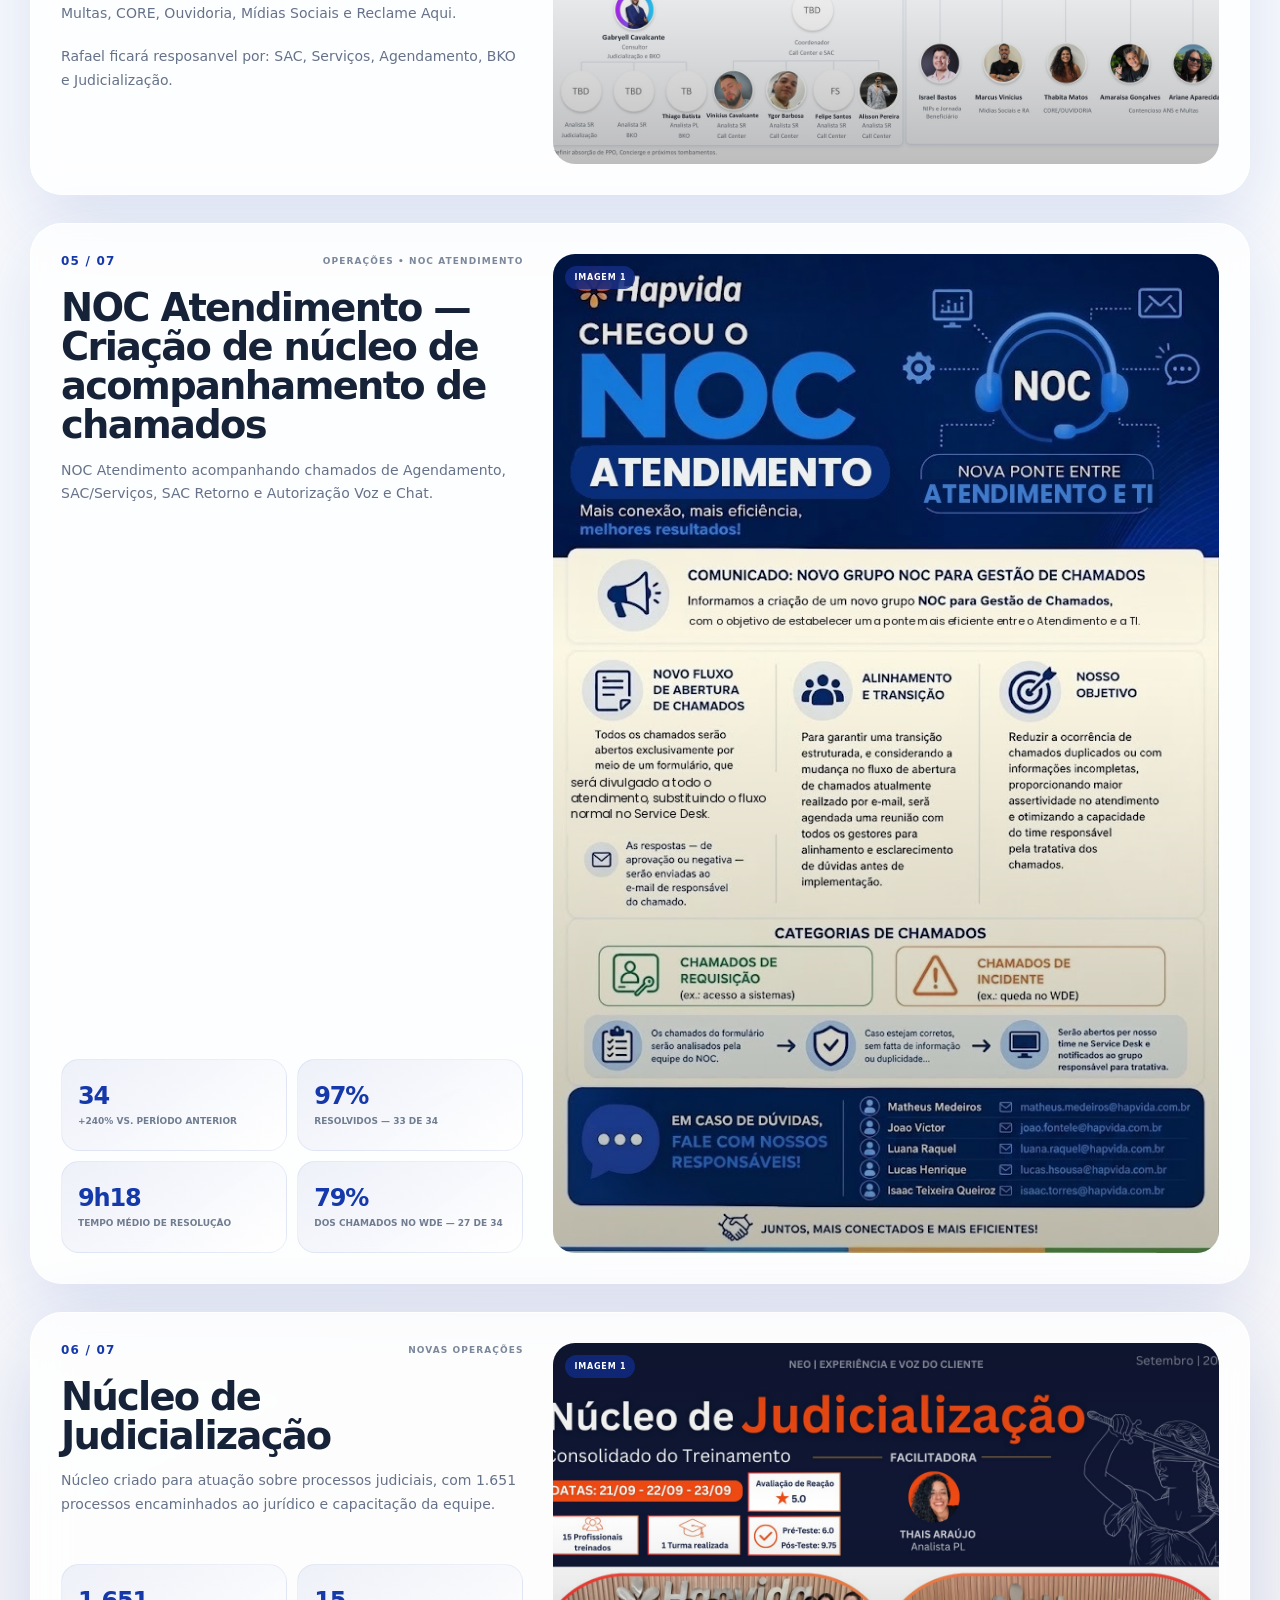
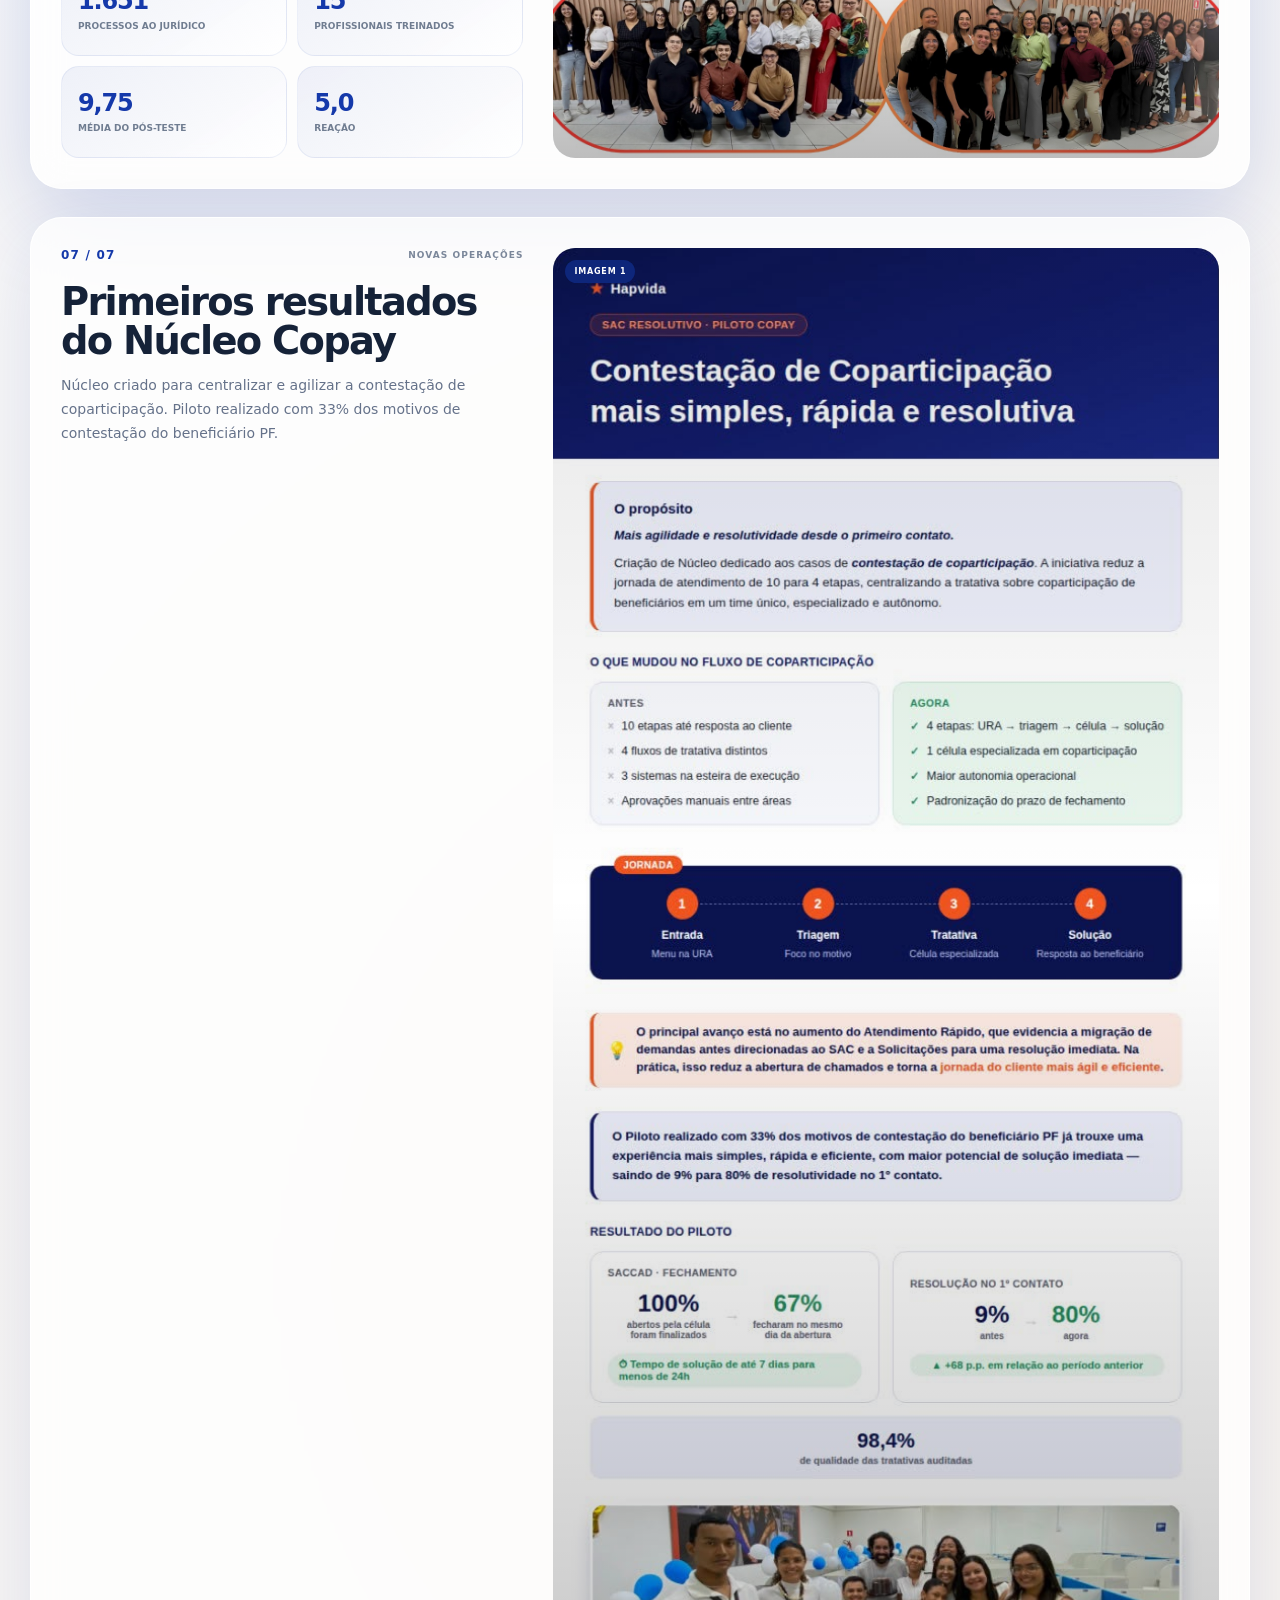
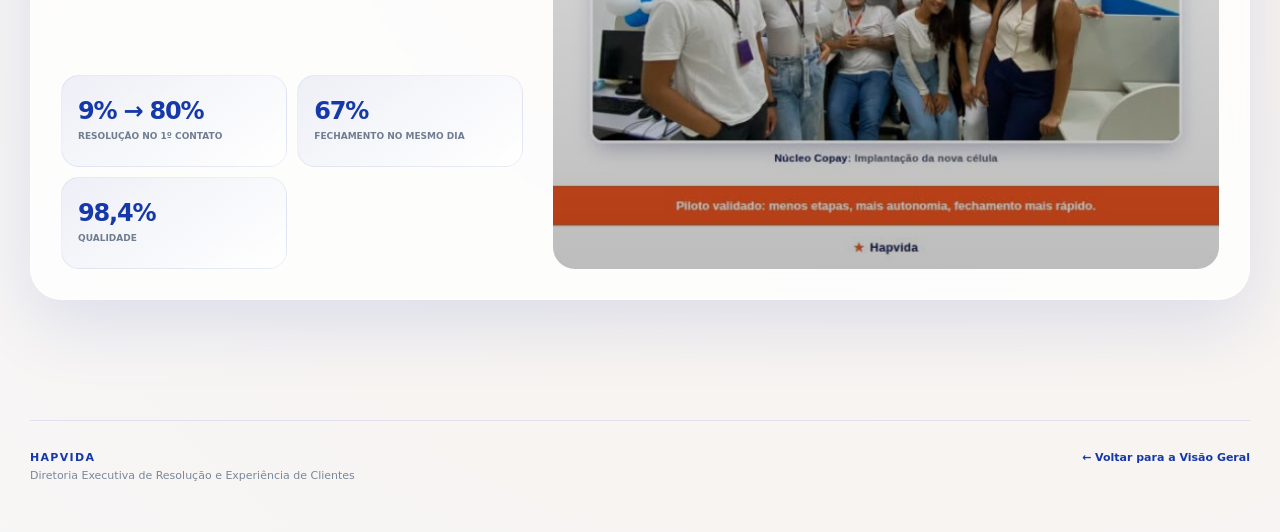
==== commit 6c229c9a: "Change number '07' to '08' in visao-estrategica.html" ====
--- a/visao-estrategica.html
+++ b/visao-estrategica.html
@@ -110,7 +110,7 @@
 
           <div class="hero-core">
             <span class="core-label">FRentes</span>
-            <strong>07</strong>
+            <strong>08</strong>
             <span class="core-caption">estratégicas</span>
           </div>
 
@@ -139,7 +139,7 @@
         </div>
 
         <div class="section-counter">
-          <strong>07</strong>
+          <strong>08</strong>
           <span>frentes</span>
         </div>
       </div>
